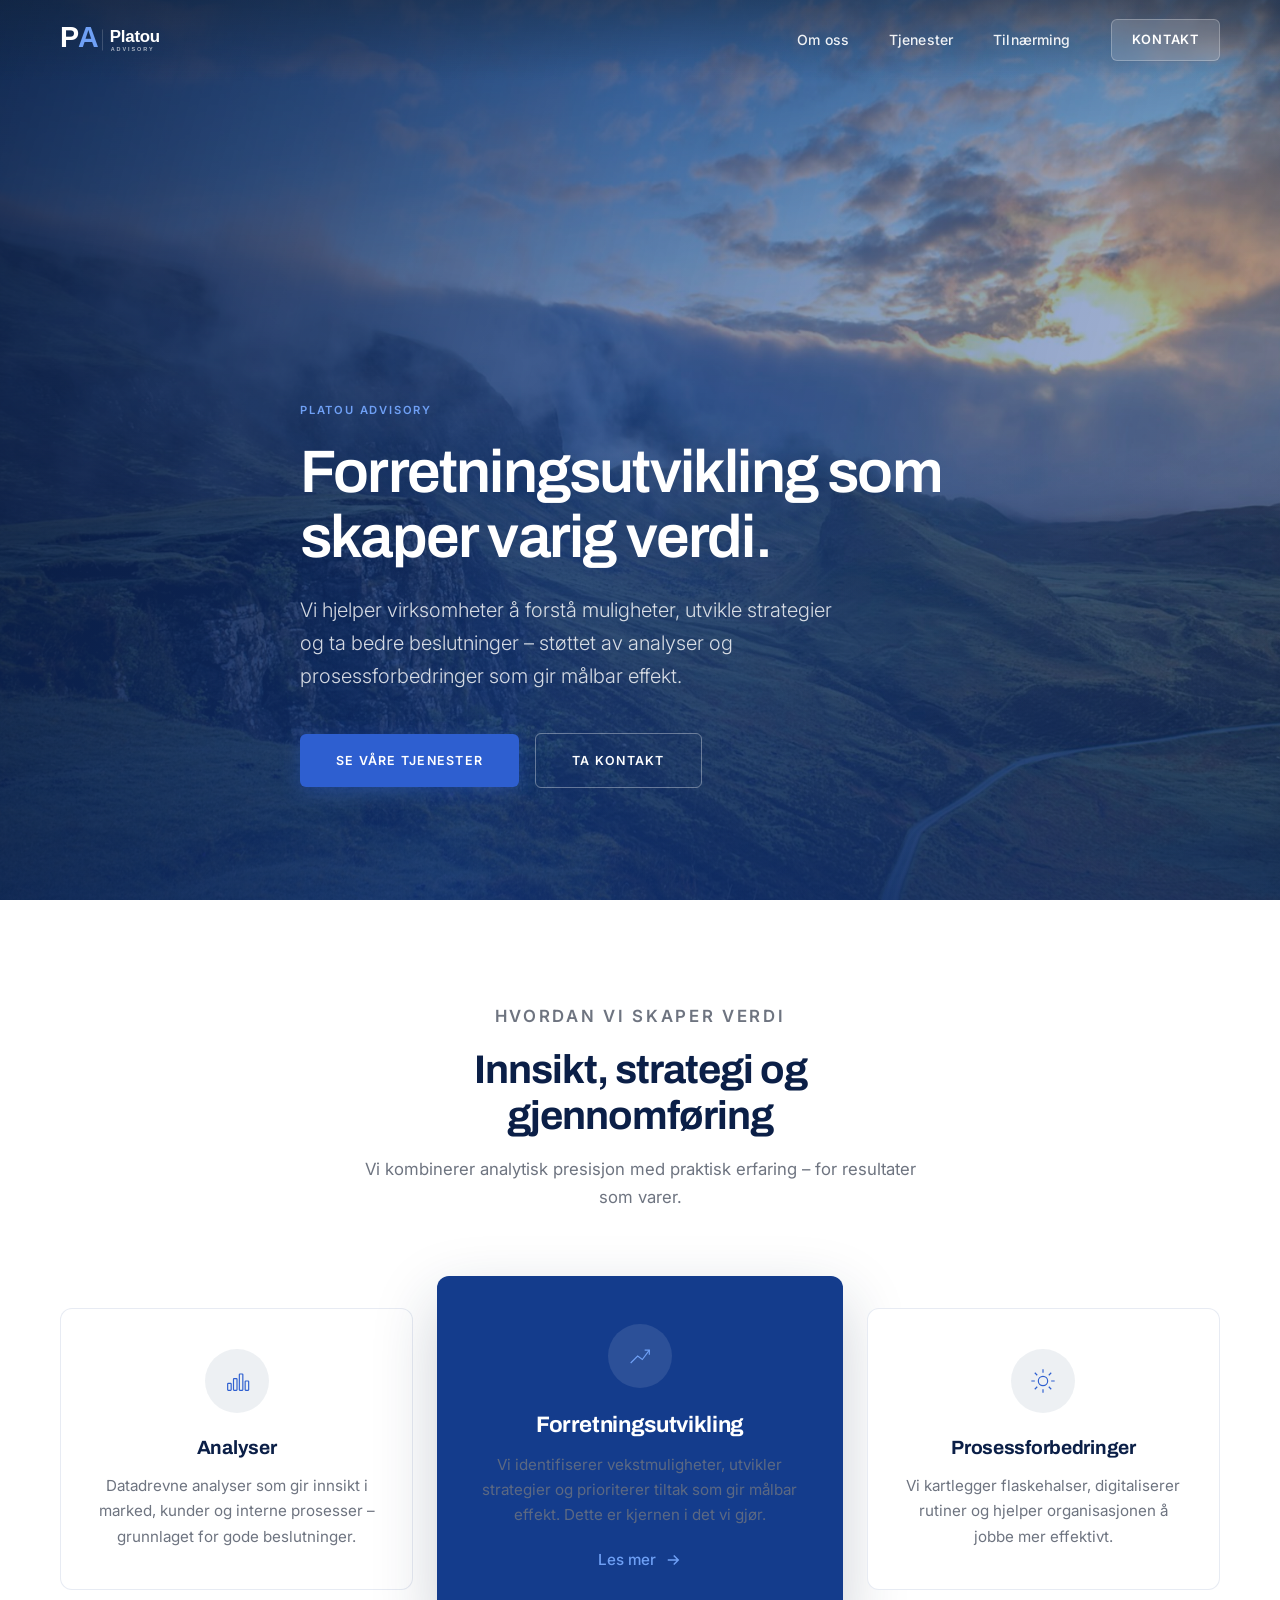
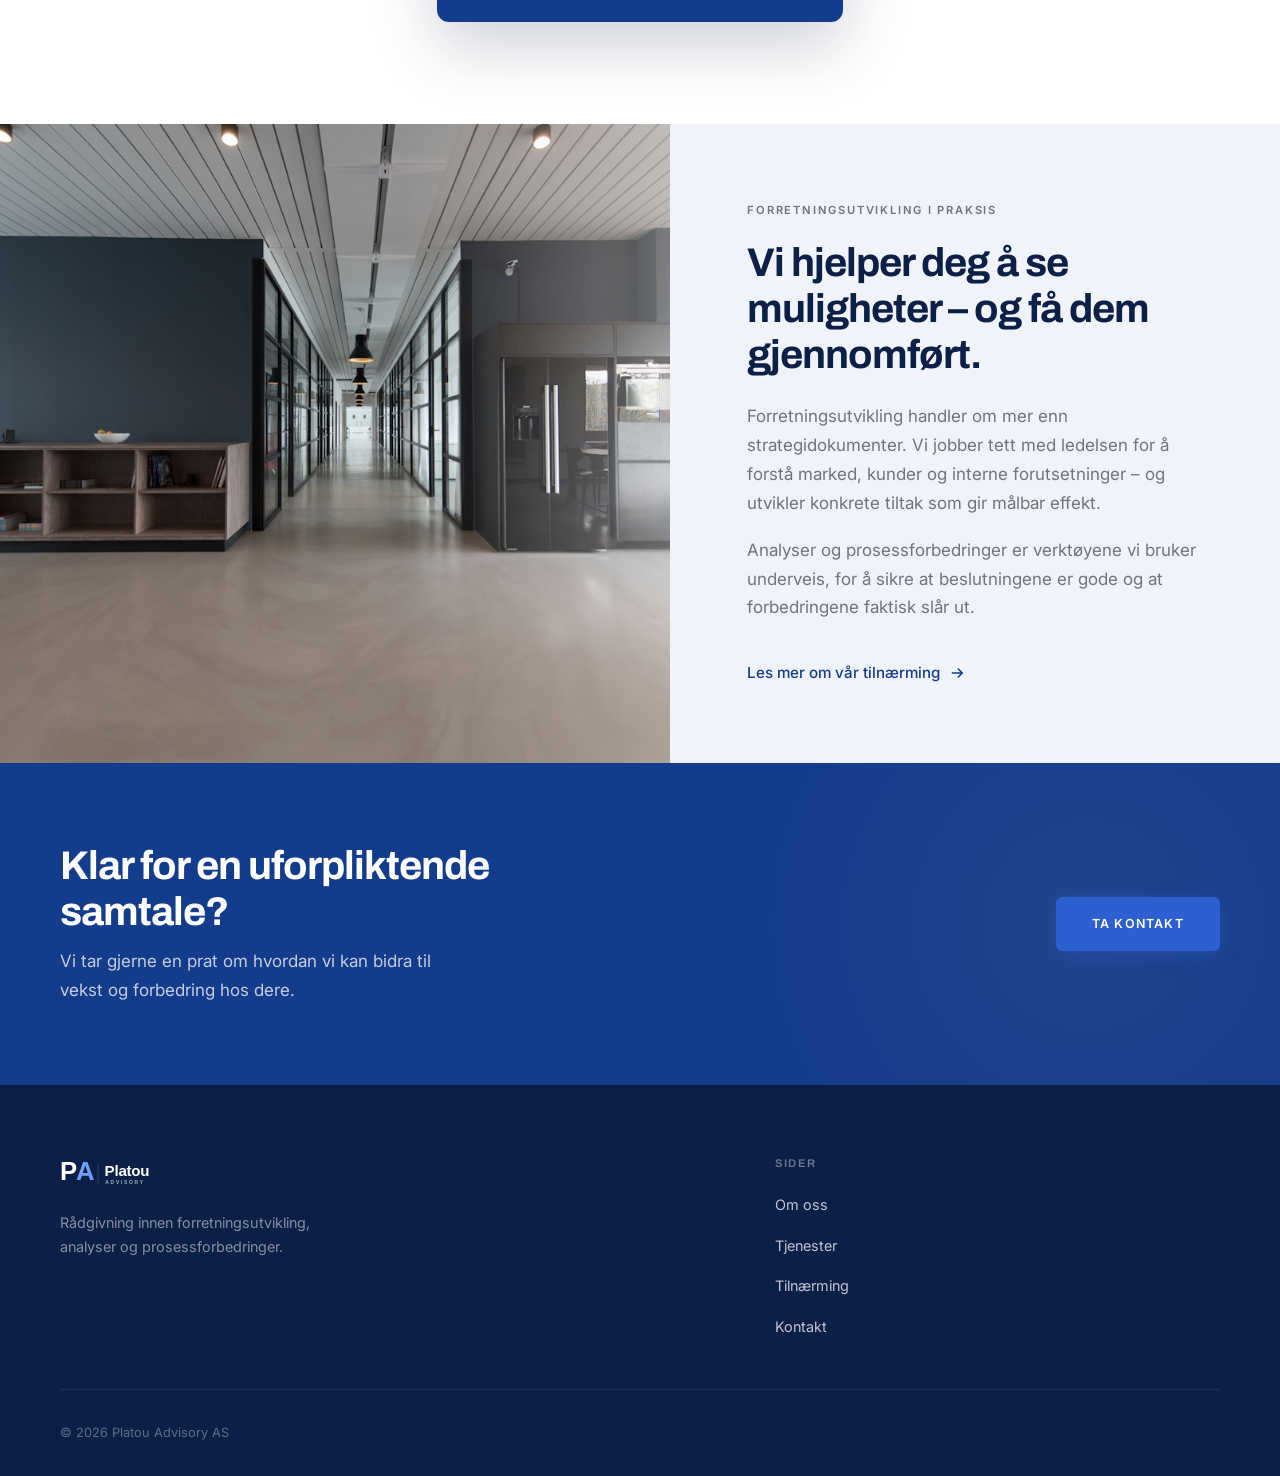
==== index.html @ 4506f6fe "Fjern kontaktinformasjon inntil videre. Telefon, e-post og adresse er tatt bort fra kontaktside og f" ====
<!DOCTYPE html>
<html lang="nb">
<head>
  <meta charset="UTF-8">
  <meta name="viewport" content="width=device-width, initial-scale=1.0">
  <meta name="description" content="Platou Advisory er spesialisert på forretningsutvikling – støttet av analyser og prosessforbedringer.">
  <title>Platou Advisory – Forretningsutvikling</title>
  <link rel="preconnect" href="https://fonts.googleapis.com">
  <link rel="preconnect" href="https://fonts.gstatic.com" crossorigin>
  <link href="https://fonts.googleapis.com/css2?family=Archivo:wght@400;500;600;700;800&family=Inter:wght@300;400;500;600;700&display=swap" rel="stylesheet">
  <link rel="icon" href="assets/brand/platou-favicon.svg" type="image/svg+xml">
  <link rel="stylesheet" href="css/styles.css">
</head>
<body>
  <header class="site-header site-header--transparent">
    <div class="container header-inner">
      <a href="index.html" class="logo" aria-label="Platou Advisory">
        <img src="assets/brand/platou-logo-horizontal.svg" alt="Platou Advisory" class="logo--dark" width="152" height="38">
        <img src="assets/brand/platou-logo-horizontal-reverse.svg" alt="" class="logo--light" width="152" height="38">
      </a>
      <button class="nav-toggle" aria-label="Meny" aria-expanded="false">
        <span></span><span></span><span></span>
      </button>
      <nav class="nav" aria-label="Hovedmeny">
        <a href="om-oss.html" class="nav-link">Om oss</a>
        <a href="tjenester.html" class="nav-link">Tjenester</a>
        <a href="tilnaerming.html" class="nav-link">Tilnærming</a>
        <a href="kontakt.html" class="nav-cta">Kontakt</a>
      </nav>
    </div>
  </header>

  <main>
    <section class="hero">
      <div class="hero__bg">
        <img src="assets/images/hero.jpg" alt="Norsk fjellandskap i tåke" width="1920" height="1144">
        <div class="hero__overlay"></div>
      </div>
      <div class="container hero__content">
        <p class="eyebrow eyebrow--light">Platou Advisory</p>
        <h1>Forretningsutvikling som skaper varig verdi.</h1>
        <p class="lead">Vi hjelper virksomheter å forstå muligheter, utvikle strategier og ta bedre beslutninger – støttet av analyser og prosessforbedringer som gir målbar effekt.</p>
        <div class="hero__actions">
          <a href="tjenester.html" class="btn btn--primary">Se våre tjenester</a>
          <a href="kontakt.html" class="btn btn--ghost">Ta kontakt</a>
        </div>
      </div>
    </section>

    <section class="section section--white">
      <div class="container">
        <div class="section-header reveal">
          <p class="eyebrow">Hvordan vi skaper verdi</p>
          <h2>Innsikt, strategi og gjennomføring</h2>
          <p>Vi kombinerer analytisk presisjon med praktisk erfaring – for resultater som varer.</p>
        </div>
        <div class="value-grid">
          <article class="value-card value-card--side reveal reveal-delay-1">
            <div class="value-card__icon-wrap">
              <svg class="value-card__icon" viewBox="0 0 48 48" fill="none" stroke="currentColor" stroke-width="2" aria-hidden="true">
                <rect x="8" y="28" width="6" height="12" rx="1"/>
                <rect x="18" y="20" width="6" height="20" rx="1"/>
                <rect x="28" y="12" width="6" height="28" rx="1"/>
                <rect x="38" y="24" width="6" height="16" rx="1"/>
              </svg>
            </div>
            <h3>Analyser</h3>
            <p>Datadrevne analyser som gir innsikt i marked, kunder og interne prosesser – grunnlaget for gode beslutninger.</p>
          </article>
          <article class="value-card value-card--featured reveal">
            <div class="value-card__icon-wrap">
              <svg class="value-card__icon" viewBox="0 0 48 48" fill="none" stroke="currentColor" stroke-width="2" aria-hidden="true">
                <path d="M8 36 L20 24 L28 30 L40 14"/>
                <path d="M32 14 H40 V22"/>
              </svg>
            </div>
            <h3>Forretningsutvikling</h3>
            <p>Vi identifiserer vekstmuligheter, utvikler strategier og prioriterer tiltak som gir målbar effekt. Dette er kjernen i det vi gjør.</p>
            <a href="tjenester.html" class="text-link text-link--light" style="margin-top: 1.25rem; justify-content: center;">
              Les mer
              <svg viewBox="0 0 24 24" fill="none" stroke="currentColor" stroke-width="2" aria-hidden="true"><path d="M5 12h14M13 6l6 6-6 6"/></svg>
            </a>
          </article>
          <article class="value-card value-card--side reveal reveal-delay-2">
            <div class="value-card__icon-wrap">
              <svg class="value-card__icon" viewBox="0 0 48 48" fill="none" stroke="currentColor" stroke-width="2" aria-hidden="true">
                <circle cx="24" cy="24" r="8"/>
                <path d="M24 4 V10 M24 38 V44 M4 24 H10 M38 24 H44"/>
                <path d="M9.9 9.9 L14.1 14.1 M33.9 33.9 L38.1 38.1 M9.9 38.1 L14.1 33.9 M33.9 14.1 L38.1 9.9"/>
              </svg>
            </div>
            <h3>Prosessforbedringer</h3>
            <p>Vi kartlegger flaskehalser, digitaliserer rutiner og hjelper organisasjonen å jobbe mer effektivt.</p>
          </article>
        </div>
      </div>
    </section>

    <section class="split">
      <div class="split__image reveal">
        <img src="assets/images/meeting-room.jpg" alt="Moderne møterom" width="1200" height="801" loading="lazy">
      </div>
      <div class="split__content reveal reveal-delay-1">
        <p class="eyebrow">Forretningsutvikling i praksis</p>
        <h2>Vi hjelper deg å se muligheter – og få dem gjennomført.</h2>
        <p>Forretningsutvikling handler om mer enn strategidokumenter. Vi jobber tett med ledelsen for å forstå marked, kunder og interne forutsetninger – og utvikler konkrete tiltak som gir målbar effekt.</p>
        <p>Analyser og prosessforbedringer er verktøyene vi bruker underveis, for å sikre at beslutningene er gode og at forbedringene faktisk slår ut.</p>
        <a href="tilnaerming.html" class="text-link">
          Les mer om vår tilnærming
          <svg viewBox="0 0 24 24" fill="none" stroke="currentColor" stroke-width="2" aria-hidden="true"><path d="M5 12h14M13 6l6 6-6 6"/></svg>
        </a>
      </div>
    </section>

    <section class="cta-band">
      <div class="container cta-band__inner reveal">
        <div>
          <h2>Klar for en uforpliktende samtale?</h2>
          <p>Vi tar gjerne en prat om hvordan vi kan bidra til vekst og forbedring hos dere.</p>
        </div>
        <a href="kontakt.html" class="btn btn--primary">Ta kontakt</a>
      </div>
    </section>
  </main>

  <footer class="site-footer">
    <div class="container">
      <div class="footer-top">
        <div class="footer-brand">
          <a href="index.html" class="logo" aria-label="Platou Advisory">
            <img src="assets/brand/platou-logo-horizontal-reverse.svg" alt="Platou Advisory" width="152" height="38">
          </a>
          <p class="footer-tagline">Rådgivning innen forretningsutvikling, analyser og prosessforbedringer.</p>
        </div>
        <div class="footer-col">
          <h4>Sider</h4>
          <ul>
            <li><a href="om-oss.html">Om oss</a></li>
            <li><a href="tjenester.html">Tjenester</a></li>
            <li><a href="tilnaerming.html">Tilnærming</a></li>
            <li><a href="kontakt.html">Kontakt</a></li>
          </ul>
        </div>
      </div>
      <div class="footer-bottom">
        <p class="footer-copy">&copy; 2026 Platou Advisory AS</p>
      </div>
    </div>
  </footer>

  <script src="js/main.js"></script>
</body>
</html>
---- css/styles.css ----
/* Platou Advisory – Premium design system */

:root {
  --color-navy: #143c8c;
  --color-navy-deep: #0b1f47;
  --color-accent: #2e5fd0;
  --color-accent-hover: #2454b8;
  --color-accent-light: #6fa0f5;
  --color-pale: #eaf0fb;
  --color-bg: #f8f9fc;
  --color-bg-warm: #f0f3f9;
  --color-white: #ffffff;
  --color-text: #0b1f47;
  --color-text-secondary: #6e7480;
  --color-chart: #2e5fd0;
  --color-footer: #0b1f47;
  --color-border: rgba(20, 60, 140, 0.1);
  --color-divider: #e6e2d9;

  --font-family: "Inter", system-ui, -apple-system, sans-serif;
  --font-display: "Archivo", var(--font-family);

  --font-family: "Inter", system-ui, -apple-system, sans-serif;
  --max-width: 1160px;
  --section-padding: clamp(4rem, 8vw, 7rem);
  --header-height: 80px;

  --shadow-sm: 0 1px 3px rgba(28, 47, 74, 0.06);
  --shadow-md: 0 8px 32px rgba(28, 47, 74, 0.08);
  --shadow-lg: 0 20px 60px rgba(28, 47, 74, 0.14);
  --shadow-featured: 0 24px 64px rgba(28, 47, 74, 0.22);

  --radius-sm: 6px;
  --radius-md: 12px;
  --radius-lg: 20px;

  --ease-out: cubic-bezier(0.22, 1, 0.36, 1);
  --transition: 0.35s var(--ease-out);
}

*,
*::before,
*::after {
  box-sizing: border-box;
  margin: 0;
  padding: 0;
}

html {
  scroll-behavior: smooth;
}

body {
  font-family: var(--font-family);
  font-weight: 400;
  font-size: 1.0625rem;
  line-height: 1.7;
  color: var(--color-text);
  background: var(--color-bg);
  -webkit-font-smoothing: antialiased;
  -moz-osx-font-smoothing: grayscale;
}

img {
  max-width: 100%;
  height: auto;
  display: block;
}

a {
  color: inherit;
  text-decoration: none;
}

ul {
  list-style: none;
}

::selection {
  background: rgba(28, 47, 74, 0.15);
  color: var(--color-navy);
}

/* Typography */

h1, h2, h3, h4 {
  font-family: var(--font-display);
  font-weight: 700;
  line-height: 1.15;
  color: var(--color-text);
  letter-spacing: -0.025em;
}

h1 {
  font-size: clamp(2.5rem, 5.5vw, 3.75rem);
  font-weight: 600;
  letter-spacing: -0.03em;
}

h2 {
  font-size: clamp(1.875rem, 3.5vw, 2.5rem);
}

h3 {
  font-size: 1.2rem;
  letter-spacing: -0.015em;
}

.eyebrow {
  display: inline-block;
  font-size: 0.7rem;
  font-weight: 600;
  letter-spacing: 0.16em;
  text-transform: uppercase;
  color: var(--color-chart);
}

.eyebrow--light {
  color: var(--color-accent-light);
}

.section-header {
  text-align: center;
  max-width: 36rem;
  margin-inline: auto;
  margin-bottom: clamp(2.5rem, 5vw, 4rem);
}

.section-header .eyebrow {
  margin-bottom: 1rem;
}

.section-header h2 {
  margin-bottom: 1rem;
}

.section-header p {
  color: var(--color-text-secondary);
  font-size: 1.05rem;
}

.lead {
  font-size: clamp(1.1rem, 2vw, 1.25rem);
  font-weight: 400;
  line-height: 1.65;
  color: var(--color-text-secondary);
  max-width: 40rem;
}

/* Layout */

.container {
  width: min(100% - 3rem, var(--max-width));
  margin-inline: auto;
}

.section {
  padding-block: var(--section-padding);
}

.section--white {
  background: var(--color-white);
}

.section--gray {
  background: var(--color-bg-warm);
}

/* Scroll reveal */

.reveal {
  opacity: 0;
  transform: translateY(28px);
  transition: opacity 0.8s var(--ease-out), transform 0.8s var(--ease-out);
}

.reveal.is-visible {
  opacity: 1;
  transform: none;
}

.reveal-delay-1 { transition-delay: 0.1s; }
.reveal-delay-2 { transition-delay: 0.2s; }
.reveal-delay-3 { transition-delay: 0.3s; }

/* Header */

.site-header {
  position: fixed;
  top: 0;
  left: 0;
  right: 0;
  z-index: 100;
  height: var(--header-height);
  transition: background var(--transition), box-shadow var(--transition), backdrop-filter var(--transition);
}

.site-header--solid {
  background: rgba(255, 255, 255, 0.92);
  backdrop-filter: blur(16px);
  -webkit-backdrop-filter: blur(16px);
  box-shadow: 0 1px 0 var(--color-border);
}

.site-header--transparent {
  background: linear-gradient(to bottom, rgba(20, 35, 54, 0.45) 0%, transparent 100%);
}

.site-header--transparent .nav-link {
  color: rgba(255, 255, 255, 0.92);
}

.site-header--transparent .nav-link:hover,
.site-header--transparent .nav-link--active {
  color: var(--color-white);
}

.site-header--transparent .nav-toggle span {
  background: var(--color-white);
}

.header-inner {
  display: flex;
  align-items: center;
  justify-content: space-between;
  height: 100%;
}

.logo img {
  height: 38px;
  width: auto;
  display: block;
  transition: opacity var(--transition);
}

.logo:hover img {
  opacity: 0.85;
}

.logo--light {
  display: none;
}

.site-header--transparent .logo--dark {
  display: none;
}

.site-header--transparent .logo--light {
  display: block;
}

.nav {
  display: flex;
  align-items: center;
  gap: 2.5rem;
}

.nav-link {
  position: relative;
  font-size: 0.875rem;
  font-weight: 500;
  letter-spacing: 0.01em;
  color: var(--color-text);
  transition: color 0.25s;
}

.nav-link::after {
  content: "";
  position: absolute;
  left: 0;
  bottom: -6px;
  width: 0;
  height: 1.5px;
  background: currentColor;
  transition: width 0.3s var(--ease-out);
}

.nav-link:hover::after,
.nav-link--active::after {
  width: 100%;
}

.nav-link:hover,
.nav-link--active {
  color: var(--color-navy);
}

.site-header--transparent .nav-link::after {
  background: var(--color-accent-light);
}

.nav-cta {
  padding: 0.6rem 1.25rem;
  font-size: 0.8rem;
  font-weight: 600;
  letter-spacing: 0.06em;
  text-transform: uppercase;
  color: var(--color-white);
  background: var(--color-navy);
  border-radius: var(--radius-sm);
  transition: background 0.25s, transform 0.2s;
}

.nav-cta::after {
  display: none;
}

.nav-cta:hover {
  background: var(--color-navy-deep);
  transform: translateY(-1px);
}

.site-header--transparent .nav-cta {
  background: rgba(255, 255, 255, 0.15);
  backdrop-filter: blur(8px);
  border: 1px solid rgba(255, 255, 255, 0.25);
}

.site-header--transparent .nav-cta:hover {
  background: rgba(255, 255, 255, 0.25);
}

.nav-toggle {
  display: none;
  flex-direction: column;
  gap: 5px;
  background: none;
  border: none;
  cursor: pointer;
  padding: 4px;
}

.nav-toggle span {
  display: block;
  width: 24px;
  height: 2px;
  background: var(--color-text);
  transition: transform 0.3s, opacity 0.3s;
}

/* Hero */

.hero {
  position: relative;
  min-height: 100vh;
  min-height: 100svh;
  display: flex;
  align-items: flex-end;
  padding-bottom: clamp(4rem, 10vw, 7rem);
  overflow: hidden;
}

.hero__bg {
  position: absolute;
  inset: 0;
  z-index: 0;
}

.hero__bg img {
  width: 100%;
  height: 100%;
  object-fit: cover;
  object-position: center 40%;
  animation: hero-zoom 25s var(--ease-out) forwards;
}

@keyframes hero-zoom {
  from { transform: scale(1); }
  to { transform: scale(1.08); }
}

.hero__overlay {
  position: absolute;
  inset: 0;
  background:
    linear-gradient(105deg, rgba(11, 31, 71, 0.88) 0%, rgba(20, 60, 140, 0.6) 45%, rgba(20, 60, 140, 0.3) 100%),
    linear-gradient(to top, rgba(11, 31, 71, 0.75) 0%, transparent 50%);
}

.hero__content {
  position: relative;
  z-index: 1;
  color: var(--color-white);
  max-width: 680px;
  padding-top: var(--header-height);
  animation: hero-fade 1s var(--ease-out) 0.2s both;
}

@keyframes hero-fade {
  from {
    opacity: 0;
    transform: translateY(32px);
  }
  to {
    opacity: 1;
    transform: none;
  }
}

.hero__content .eyebrow {
  margin-bottom: 1.25rem;
  color: var(--color-accent-light);
}

.hero__content h1 {
  color: var(--color-white);
  margin-bottom: 1.5rem;
  line-height: 1.08;
}

.hero__content .lead {
  color: rgba(255, 255, 255, 0.82);
  margin-bottom: 2.5rem;
  font-weight: 300;
  max-width: 34rem;
}

.hero__actions {
  display: flex;
  flex-wrap: wrap;
  gap: 1rem;
  align-items: center;
}

/* Buttons */

.btn {
  display: inline-flex;
  align-items: center;
  justify-content: center;
  padding: 1rem 2.25rem;
  font-family: var(--font-family);
  font-size: 0.78rem;
  font-weight: 600;
  letter-spacing: 0.1em;
  text-transform: uppercase;
  border: none;
  border-radius: var(--radius-sm);
  cursor: pointer;
  transition: background 0.25s, transform 0.2s, box-shadow 0.25s;
}

.btn--primary {
  background: var(--color-accent);
  color: var(--color-white);
  box-shadow: 0 4px 20px rgba(46, 95, 208, 0.35);
}

.btn--primary:hover {
  background: var(--color-accent-hover);
  transform: translateY(-2px);
  box-shadow: 0 8px 28px rgba(46, 95, 208, 0.45);
}

.btn--ghost {
  background: transparent;
  color: var(--color-white);
  border: 1px solid rgba(255, 255, 255, 0.35);
}

.btn--ghost:hover {
  background: rgba(255, 255, 255, 0.1);
  border-color: rgba(255, 255, 255, 0.6);
  transform: translateY(-2px);
}

.btn--navy {
  background: var(--color-navy);
  color: var(--color-white);
  box-shadow: var(--shadow-md);
}

.btn--navy:hover {
  background: var(--color-navy-deep);
  transform: translateY(-2px);
}

.text-link {
  display: inline-flex;
  align-items: center;
  gap: 0.5rem;
  font-size: 0.95rem;
  font-weight: 500;
  color: var(--color-navy);
  transition: gap 0.25s var(--ease-out), color 0.2s;
}

.text-link:hover {
  gap: 0.75rem;
  color: var(--color-chart);
}

.text-link--light {
  color: var(--color-accent-light);
}

.text-link--light:hover {
  color: var(--color-white);
}

.text-link svg {
  width: 18px;
  height: 18px;
}

/* Value grid */

.value-grid {
  display: grid;
  grid-template-columns: 1fr 1.15fr 1fr;
  gap: 1.5rem;
  align-items: center;
}

.value-card {
  text-align: center;
  padding: 2.5rem 2rem;
  border-radius: var(--radius-md);
  border: 1px solid var(--color-border);
  background: var(--color-white);
  transition: transform var(--transition), box-shadow var(--transition);
}

.value-card--side:hover {
  transform: translateY(-4px);
  box-shadow: var(--shadow-md);
}

.value-card--featured {
  background: var(--color-navy);
  border: none;
  padding: 3rem 2.5rem;
  box-shadow: var(--shadow-featured);
  transform: translateY(-8px);
}

.value-card--featured h3,
.value-card--featured p {
  color: var(--color-white);
}

.value-card--featured p {
  opacity: 0.8;
}

.value-card--featured .text-link {
  color: var(--color-accent-light);
}

.value-card--featured .text-link:hover {
  color: var(--color-white);
}

.value-card__icon-wrap {
  display: inline-flex;
  align-items: center;
  justify-content: center;
  width: 64px;
  height: 64px;
  margin-bottom: 1.5rem;
  border-radius: 50%;
  background: rgba(78, 105, 136, 0.1);
}

.value-card--featured .value-card__icon-wrap {
  background: rgba(255, 255, 255, 0.1);
}

.value-card__icon {
  width: 28px;
  height: 28px;
  color: var(--color-chart);
}

.value-card--featured .value-card__icon {
  color: var(--color-accent-light);
}

.value-card h3 {
  margin-bottom: 0.875rem;
}

.value-card--featured h3 {
  font-size: 1.4rem;
}

.value-card p {
  color: var(--color-text-secondary);
  font-size: 0.95rem;
  line-height: 1.65;
}

/* Split section */

.split {
  display: grid;
  grid-template-columns: 1.1fr 1fr;
  min-height: 560px;
}

.split__image {
  position: relative;
  overflow: hidden;
}

.split__image::after {
  content: "";
  position: absolute;
  inset: 0;
  background: linear-gradient(to right, transparent 60%, rgba(240, 238, 234, 0.4) 100%);
  pointer-events: none;
}

.split__image img {
  width: 100%;
  height: 100%;
  object-fit: cover;
  transition: transform 8s var(--ease-out);
}

.split:hover .split__image img {
  transform: scale(1.04);
}

.split__content {
  display: flex;
  flex-direction: column;
  justify-content: center;
  padding: clamp(3rem, 6vw, 5rem);
  background: var(--color-bg-warm);
}

.split__content .eyebrow {
  margin-bottom: 1.25rem;
}

.split__content h2 {
  margin-bottom: 1.5rem;
  max-width: 22ch;
}

.split__content p {
  color: var(--color-text-secondary);
  margin-bottom: 1.125rem;
  max-width: 42ch;
}

.split__content .text-link {
  margin-top: 1.25rem;
}

/* Page header */

.page-header {
  padding-top: calc(var(--header-height) + 4rem);
  padding-bottom: clamp(3rem, 6vw, 4.5rem);
  text-align: center;
  background: var(--color-white);
  border-bottom: 1px solid var(--color-border);
  position: relative;
}

.page-header::before {
  content: "";
  position: absolute;
  top: var(--header-height);
  left: 50%;
  transform: translateX(-50%);
  width: 48px;
  height: 3px;
  background: var(--color-accent);
  border-radius: 2px;
}

.page-header h1 {
  margin-top: 1.5rem;
}

.page-header .lead {
  margin: 1.25rem auto 0;
}

/* Service cards */

.card-grid {
  display: grid;
  grid-template-columns: repeat(3, 1fr);
  gap: 1.5rem;
  margin-top: 2.5rem;
}

.service-card {
  background: var(--color-white);
  padding: 2.5rem 2rem;
  border-radius: var(--radius-md);
  border: 1px solid var(--color-border);
  transition: transform var(--transition), box-shadow var(--transition);
}

.service-card:hover {
  transform: translateY(-4px);
  box-shadow: var(--shadow-md);
}

.service-card--featured {
  background: linear-gradient(135deg, var(--color-navy) 0%, var(--color-navy-deep) 100%);
  border: none;
  padding: clamp(2.5rem, 5vw, 4rem);
  max-width: 54rem;
  margin-inline: auto;
  color: var(--color-white);
  box-shadow: var(--shadow-featured);
}

.service-card--featured .eyebrow {
  color: var(--color-accent-light);
}

.service-card--featured h2 {
  color: var(--color-white);
  margin: 0.75rem 0 1.25rem;
  font-size: clamp(1.75rem, 3vw, 2.25rem);
}

.service-card--featured p {
  color: rgba(255, 255, 255, 0.82);
  font-size: 1.0625rem;
  line-height: 1.75;
  max-width: 48ch;
}

.service-card--featured .service-card__icon {
  color: var(--color-accent-light);
  margin-bottom: 1.75rem;
}

.card-grid--supporting {
  grid-template-columns: repeat(2, 1fr);
  max-width: 54rem;
  margin-inline: auto;
}

.service-card__icon {
  width: 40px;
  height: 40px;
  margin-bottom: 1.5rem;
  color: var(--color-chart);
}

.service-card h3 {
  margin-bottom: 0.875rem;
}

.service-card p {
  color: var(--color-text-secondary);
  font-size: 0.95rem;
  line-height: 1.65;
}

/* Process steps */

.process-grid {
  display: grid;
  grid-template-columns: repeat(4, 1fr);
  gap: 0;
  margin-top: 1rem;
  position: relative;
}

.process-grid::before {
  content: "";
  position: absolute;
  top: 28px;
  left: 12.5%;
  right: 12.5%;
  height: 1px;
  background: var(--color-border);
  z-index: 0;
}

.process-step {
  text-align: center;
  padding: 0 1.25rem;
  position: relative;
  z-index: 1;
}

.process-step__number {
  display: inline-flex;
  align-items: center;
  justify-content: center;
  width: 56px;
  height: 56px;
  border-radius: 50%;
  background: var(--color-white);
  border: 2px solid var(--color-navy);
  font-weight: 600;
  font-size: 1rem;
  color: var(--color-navy);
  margin-bottom: 1.5rem;
  transition: background 0.3s, color 0.3s, transform 0.3s;
}

.process-step:hover .process-step__number {
  background: var(--color-navy);
  color: var(--color-white);
  transform: scale(1.08);
}

.process-step h3 {
  margin-bottom: 0.875rem;
}

.process-step p {
  color: var(--color-text-secondary);
  font-size: 0.9rem;
  line-height: 1.65;
}

/* About layout */

.about-grid {
  display: grid;
  grid-template-columns: 1.15fr 1fr;
  gap: clamp(2rem, 5vw, 5rem);
  align-items: center;
}

.about-grid h1 {
  margin-bottom: 0.5rem;
}

.about-grid p {
  color: var(--color-text-secondary);
  margin-bottom: 1.25rem;
}

.about-grid__image {
  position: relative;
}

.about-grid__image::before {
  content: "";
  position: absolute;
  inset: -12px -12px 12px 12px;
  border: 1px solid var(--color-border);
  border-radius: var(--radius-md);
  z-index: 0;
}

.about-grid__image img {
  position: relative;
  z-index: 1;
  width: 100%;
  min-height: 440px;
  object-fit: cover;
  border-radius: var(--radius-md);
  box-shadow: var(--shadow-lg);
}

/* Contact */

.contact-section {
  text-align: center;
}

.contact-list {
  display: grid;
  grid-template-columns: repeat(3, 1fr);
  gap: 1.25rem;
  margin-top: 3rem;
  max-width: 54rem;
  margin-inline: auto;
}

.contact-item {
  display: flex;
  flex-direction: column;
  align-items: center;
  gap: 1rem;
  padding: 2rem 1.5rem;
  background: var(--color-white);
  border: 1px solid var(--color-border);
  border-radius: var(--radius-md);
  transition: transform var(--transition), box-shadow var(--transition);
}

.contact-item:hover {
  transform: translateY(-4px);
  box-shadow: var(--shadow-md);
}

.contact-item__icon {
  display: flex;
  align-items: center;
  justify-content: center;
  width: 48px;
  height: 48px;
  border-radius: 50%;
  background: rgba(78, 105, 136, 0.1);
}

.contact-item svg {
  width: 20px;
  height: 20px;
  color: var(--color-chart);
}

.contact-item a,
.contact-item span {
  font-size: 0.95rem;
  font-weight: 500;
  color: var(--color-text);
}

.contact-item a:hover {
  color: var(--color-navy);
}

/* CTA band */

.cta-band {
  background: var(--color-navy);
  padding: clamp(3.5rem, 7vw, 5rem) 0;
  position: relative;
  overflow: hidden;
}

.cta-band::before {
  content: "";
  position: absolute;
  top: -50%;
  right: -10%;
  width: 50%;
  height: 200%;
  background: radial-gradient(ellipse, rgba(78, 105, 136, 0.2) 0%, transparent 70%);
  pointer-events: none;
}

.cta-band__inner {
  display: flex;
  align-items: center;
  justify-content: space-between;
  gap: 2rem;
  flex-wrap: wrap;
  position: relative;
  z-index: 1;
}

.cta-band h2 {
  color: var(--color-white);
  margin-bottom: 0.75rem;
  max-width: 20ch;
}

.cta-band p {
  color: rgba(255, 255, 255, 0.75);
  max-width: 36ch;
}

.cta-band .btn--primary {
  flex-shrink: 0;
}

/* Footer */

.site-footer {
  background: var(--color-footer);
  color: rgba(255, 255, 255, 0.75);
  padding: clamp(3rem, 6vw, 4.5rem) 0 2rem;
}

.footer-top {
  display: grid;
  grid-template-columns: 1.5fr 1fr;
  gap: 3rem;
  padding-bottom: 3rem;
  border-bottom: 1px solid rgba(255, 255, 255, 0.08);
  margin-bottom: 2rem;
}

.footer-brand .logo img {
  height: 34px;
  margin-bottom: 1.25rem;
}

.footer-tagline {
  font-size: 0.9rem;
  line-height: 1.65;
  color: rgba(255, 255, 255, 0.5);
  max-width: 28ch;
}

.footer-col h4 {
  font-size: 0.7rem;
  font-weight: 600;
  letter-spacing: 0.14em;
  text-transform: uppercase;
  color: rgba(255, 255, 255, 0.4);
  margin-bottom: 1.25rem;
}

.footer-col ul {
  display: flex;
  flex-direction: column;
  gap: 0.75rem;
}

.footer-col a {
  font-size: 0.9rem;
  transition: color 0.2s;
}

.footer-col a:hover {
  color: var(--color-white);
}

.footer-bottom {
  display: flex;
  align-items: center;
  justify-content: space-between;
  gap: 1rem;
  flex-wrap: wrap;
}

.footer-copy {
  font-size: 0.8rem;
  color: rgba(255, 255, 255, 0.35);
}

/* Legacy footer compat */
.footer-inner {
  display: none;
}

/* Mobile nav */

@media (max-width: 900px) {
  .value-grid {
    grid-template-columns: 1fr;
    gap: 1.25rem;
  }

  .value-card--featured {
    transform: none;
    order: -1;
  }

  .card-grid,
  .card-grid--supporting {
    grid-template-columns: 1fr;
  }

  .process-grid {
    grid-template-columns: 1fr;
    gap: 2rem;
  }

  .process-grid::before {
    display: none;
  }

  .split {
    grid-template-columns: 1fr;
  }

  .split__image {
    min-height: 300px;
  }

  .about-grid {
    grid-template-columns: 1fr;
  }

  .about-grid__image {
    order: -1;
  }

  .about-grid__image img {
    min-height: 280px;
  }

  .contact-list {
    grid-template-columns: 1fr;
  }

  .footer-top {
    grid-template-columns: 1fr;
    gap: 2rem;
  }

  .cta-band__inner {
    flex-direction: column;
    align-items: flex-start;
  }
}

@media (max-width: 768px) {
  .nav-toggle {
    display: flex;
  }

  .nav {
    position: fixed;
    top: var(--header-height);
    left: 0;
    right: 0;
    flex-direction: column;
    align-items: stretch;
    background: rgba(255, 255, 255, 0.98);
    backdrop-filter: blur(16px);
    padding: 1.5rem;
    gap: 0.25rem;
    box-shadow: var(--shadow-lg);
    transform: translateY(-120%);
    opacity: 0;
    pointer-events: none;
    transition: transform 0.35s var(--ease-out), opacity 0.35s;
  }

  .nav--open {
    transform: translateY(0);
    opacity: 1;
    pointer-events: auto;
  }

  .nav-link {
    padding: 0.875rem 0;
    border-bottom: 1px solid var(--color-border);
  }

  .nav-link::after {
    display: none;
  }

  .nav-cta {
    margin-top: 0.75rem;
    text-align: center;
    background: var(--color-navy);
    border: none;
  }

  .site-header--transparent .nav {
    background: var(--color-navy-deep);
  }

  .site-header--transparent .nav .nav-link {
    color: rgba(255, 255, 255, 0.9);
    border-color: rgba(255, 255, 255, 0.1);
  }

  .hero__actions {
    flex-direction: column;
    align-items: stretch;
  }

  .hero__actions .btn {
    width: 100%;
    text-align: center;
  }

  .footer-bottom {
    flex-direction: column;
    text-align: center;
  }
}

@media (prefers-reduced-motion: reduce) {
  *, *::before, *::after {
    animation-duration: 0.01ms !important;
    transition-duration: 0.01ms !important;
  }

  .reveal {
    opacity: 1;
    transform: none;
  }
}
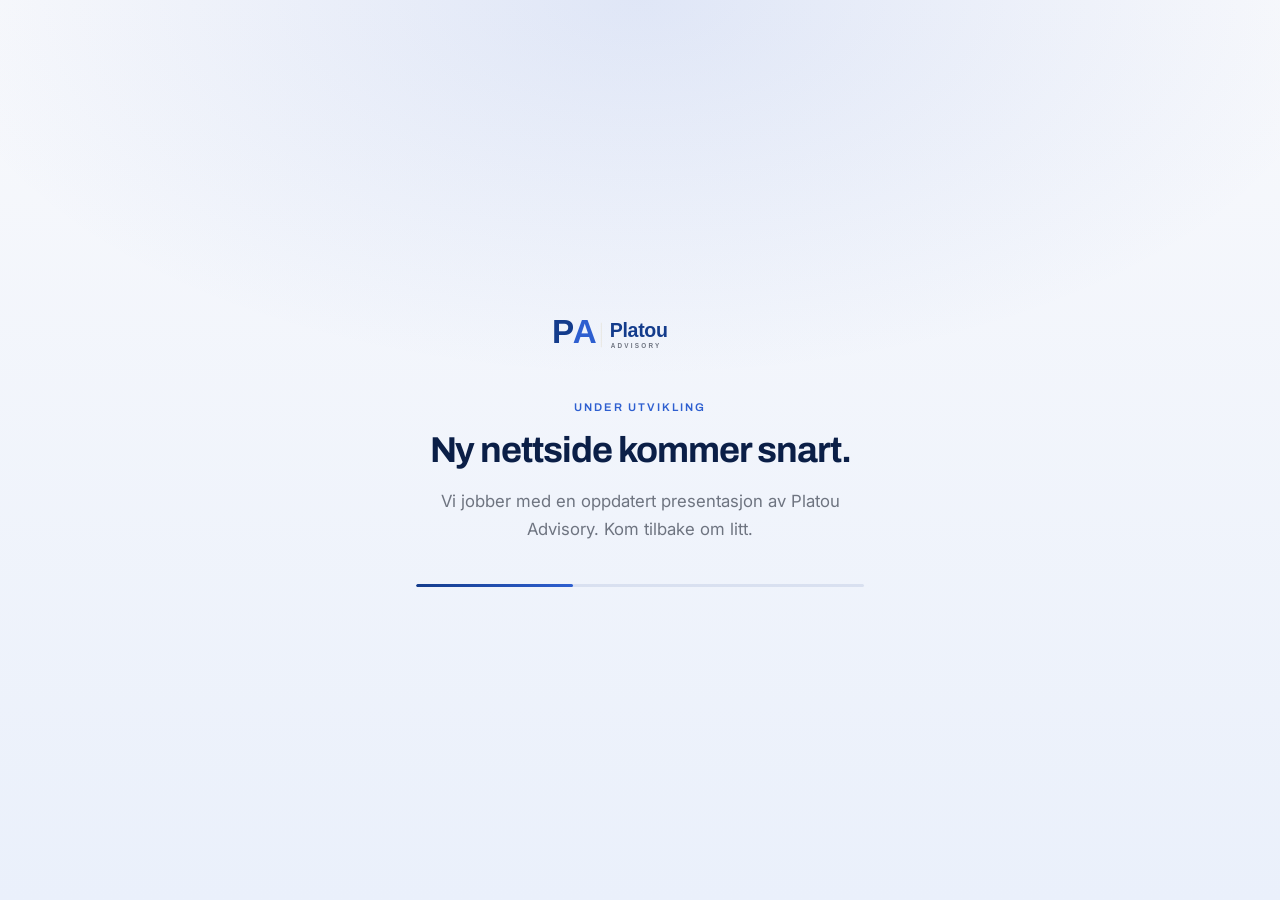
==== commit 2c99607f: "Legg til under construction-forside på platouadv.com. Full nettside flyttet til /site/ for forhåndsv" ====
--- a/index.html
+++ b/index.html
@@ -3,151 +3,23 @@
 <head>
   <meta charset="UTF-8">
   <meta name="viewport" content="width=device-width, initial-scale=1.0">
-  <meta name="description" content="Platou Advisory er spesialisert på forretningsutvikling – støttet av analyser og prosessforbedringer.">
-  <title>Platou Advisory – Forretningsutvikling</title>
+  <meta name="description" content="Platou Advisory – ny nettside kommer snart.">
+  <title>Platou Advisory – Kommer snart</title>
   <link rel="preconnect" href="https://fonts.googleapis.com">
   <link rel="preconnect" href="https://fonts.gstatic.com" crossorigin>
-  <link href="https://fonts.googleapis.com/css2?family=Archivo:wght@400;500;600;700;800&family=Inter:wght@300;400;500;600;700&display=swap" rel="stylesheet">
+  <link href="https://fonts.googleapis.com/css2?family=Archivo:wght@600;700;800&family=Inter:wght@400;500&display=swap" rel="stylesheet">
   <link rel="icon" href="assets/brand/platou-favicon.svg" type="image/svg+xml">
-  <link rel="stylesheet" href="css/styles.css">
+  <link rel="stylesheet" href="css/construction.css">
 </head>
 <body>
-  <header class="site-header site-header--transparent">
-    <div class="container header-inner">
-      <a href="index.html" class="logo" aria-label="Platou Advisory">
-        <img src="assets/brand/platou-logo-horizontal.svg" alt="Platou Advisory" class="logo--dark" width="152" height="38">
-        <img src="assets/brand/platou-logo-horizontal-reverse.svg" alt="" class="logo--light" width="152" height="38">
-      </a>
-      <button class="nav-toggle" aria-label="Meny" aria-expanded="false">
-        <span></span><span></span><span></span>
-      </button>
-      <nav class="nav" aria-label="Hovedmeny">
-        <a href="om-oss.html" class="nav-link">Om oss</a>
-        <a href="tjenester.html" class="nav-link">Tjenester</a>
-        <a href="tilnaerming.html" class="nav-link">Tilnærming</a>
-        <a href="kontakt.html" class="nav-cta">Kontakt</a>
-      </nav>
+  <main class="construction">
+    <div class="construction__inner">
+      <img src="assets/brand/platou-logo-horizontal.svg" alt="Platou Advisory" class="construction__logo" width="200" height="50">
+      <p class="construction__eyebrow">Under utvikling</p>
+      <h1>Ny nettside kommer snart.</h1>
+      <p class="construction__lead">Vi jobber med en oppdatert presentasjon av Platou Advisory. Kom tilbake om litt.</p>
+      <div class="construction__bar" aria-hidden="true"><span></span></div>
     </div>
-  </header>
-
-  <main>
-    <section class="hero">
-      <div class="hero__bg">
-        <img src="assets/images/hero.jpg" alt="Norsk fjellandskap i tåke" width="1920" height="1144">
-        <div class="hero__overlay"></div>
-      </div>
-      <div class="container hero__content">
-        <p class="eyebrow eyebrow--light">Platou Advisory</p>
-        <h1>Forretningsutvikling som skaper varig verdi.</h1>
-        <p class="lead">Vi hjelper virksomheter å forstå muligheter, utvikle strategier og ta bedre beslutninger – støttet av analyser og prosessforbedringer som gir målbar effekt.</p>
-        <div class="hero__actions">
-          <a href="tjenester.html" class="btn btn--primary">Se våre tjenester</a>
-          <a href="kontakt.html" class="btn btn--ghost">Ta kontakt</a>
-        </div>
-      </div>
-    </section>
-
-    <section class="section section--white">
-      <div class="container">
-        <div class="section-header reveal">
-          <p class="eyebrow">Hvordan vi skaper verdi</p>
-          <h2>Innsikt, strategi og gjennomføring</h2>
-          <p>Vi kombinerer analytisk presisjon med praktisk erfaring – for resultater som varer.</p>
-        </div>
-        <div class="value-grid">
-          <article class="value-card value-card--side reveal reveal-delay-1">
-            <div class="value-card__icon-wrap">
-              <svg class="value-card__icon" viewBox="0 0 48 48" fill="none" stroke="currentColor" stroke-width="2" aria-hidden="true">
-                <rect x="8" y="28" width="6" height="12" rx="1"/>
-                <rect x="18" y="20" width="6" height="20" rx="1"/>
-                <rect x="28" y="12" width="6" height="28" rx="1"/>
-                <rect x="38" y="24" width="6" height="16" rx="1"/>
-              </svg>
-            </div>
-            <h3>Analyser</h3>
-            <p>Datadrevne analyser som gir innsikt i marked, kunder og interne prosesser – grunnlaget for gode beslutninger.</p>
-          </article>
-          <article class="value-card value-card--featured reveal">
-            <div class="value-card__icon-wrap">
-              <svg class="value-card__icon" viewBox="0 0 48 48" fill="none" stroke="currentColor" stroke-width="2" aria-hidden="true">
-                <path d="M8 36 L20 24 L28 30 L40 14"/>
-                <path d="M32 14 H40 V22"/>
-              </svg>
-            </div>
-            <h3>Forretningsutvikling</h3>
-            <p>Vi identifiserer vekstmuligheter, utvikler strategier og prioriterer tiltak som gir målbar effekt. Dette er kjernen i det vi gjør.</p>
-            <a href="tjenester.html" class="text-link text-link--light" style="margin-top: 1.25rem; justify-content: center;">
-              Les mer
-              <svg viewBox="0 0 24 24" fill="none" stroke="currentColor" stroke-width="2" aria-hidden="true"><path d="M5 12h14M13 6l6 6-6 6"/></svg>
-            </a>
-          </article>
-          <article class="value-card value-card--side reveal reveal-delay-2">
-            <div class="value-card__icon-wrap">
-              <svg class="value-card__icon" viewBox="0 0 48 48" fill="none" stroke="currentColor" stroke-width="2" aria-hidden="true">
-                <circle cx="24" cy="24" r="8"/>
-                <path d="M24 4 V10 M24 38 V44 M4 24 H10 M38 24 H44"/>
-                <path d="M9.9 9.9 L14.1 14.1 M33.9 33.9 L38.1 38.1 M9.9 38.1 L14.1 33.9 M33.9 14.1 L38.1 9.9"/>
-              </svg>
-            </div>
-            <h3>Prosessforbedringer</h3>
-            <p>Vi kartlegger flaskehalser, digitaliserer rutiner og hjelper organisasjonen å jobbe mer effektivt.</p>
-          </article>
-        </div>
-      </div>
-    </section>
-
-    <section class="split">
-      <div class="split__image reveal">
-        <img src="assets/images/meeting-room.jpg" alt="Moderne møterom" width="1200" height="801" loading="lazy">
-      </div>
-      <div class="split__content reveal reveal-delay-1">
-        <p class="eyebrow">Forretningsutvikling i praksis</p>
-        <h2>Vi hjelper deg å se muligheter – og få dem gjennomført.</h2>
-        <p>Forretningsutvikling handler om mer enn strategidokumenter. Vi jobber tett med ledelsen for å forstå marked, kunder og interne forutsetninger – og utvikler konkrete tiltak som gir målbar effekt.</p>
-        <p>Analyser og prosessforbedringer er verktøyene vi bruker underveis, for å sikre at beslutningene er gode og at forbedringene faktisk slår ut.</p>
-        <a href="tilnaerming.html" class="text-link">
-          Les mer om vår tilnærming
-          <svg viewBox="0 0 24 24" fill="none" stroke="currentColor" stroke-width="2" aria-hidden="true"><path d="M5 12h14M13 6l6 6-6 6"/></svg>
-        </a>
-      </div>
-    </section>
-
-    <section class="cta-band">
-      <div class="container cta-band__inner reveal">
-        <div>
-          <h2>Klar for en uforpliktende samtale?</h2>
-          <p>Vi tar gjerne en prat om hvordan vi kan bidra til vekst og forbedring hos dere.</p>
-        </div>
-        <a href="kontakt.html" class="btn btn--primary">Ta kontakt</a>
-      </div>
-    </section>
   </main>
-
-  <footer class="site-footer">
-    <div class="container">
-      <div class="footer-top">
-        <div class="footer-brand">
-          <a href="index.html" class="logo" aria-label="Platou Advisory">
-            <img src="assets/brand/platou-logo-horizontal-reverse.svg" alt="Platou Advisory" width="152" height="38">
-          </a>
-          <p class="footer-tagline">Rådgivning innen forretningsutvikling, analyser og prosessforbedringer.</p>
-        </div>
-        <div class="footer-col">
-          <h4>Sider</h4>
-          <ul>
-            <li><a href="om-oss.html">Om oss</a></li>
-            <li><a href="tjenester.html">Tjenester</a></li>
-            <li><a href="tilnaerming.html">Tilnærming</a></li>
-            <li><a href="kontakt.html">Kontakt</a></li>
-          </ul>
-        </div>
-      </div>
-      <div class="footer-bottom">
-        <p class="footer-copy">&copy; 2026 Platou Advisory AS</p>
-      </div>
-    </div>
-  </footer>
-
-  <script src="js/main.js"></script>
 </body>
 </html>
--- a/css/construction.css
+++ b/css/construction.css
@@ -0,0 +1,104 @@
+:root {
+  --navy: #143c8c;
+  --navy-deep: #0b1f47;
+  --accent: #2e5fd0;
+  --pale: #eaf0fb;
+  --text-muted: #6e7480;
+}
+
+*,
+*::before,
+*::after {
+  box-sizing: border-box;
+  margin: 0;
+  padding: 0;
+}
+
+body {
+  font-family: "Inter", system-ui, sans-serif;
+  -webkit-font-smoothing: antialiased;
+  background: var(--pale);
+  color: var(--navy-deep);
+  min-height: 100vh;
+  min-height: 100svh;
+}
+
+.construction {
+  min-height: 100vh;
+  min-height: 100svh;
+  display: flex;
+  align-items: center;
+  justify-content: center;
+  padding: 2rem;
+  background:
+    radial-gradient(ellipse 80% 60% at 50% 0%, rgba(46, 95, 208, 0.12) 0%, transparent 70%),
+    linear-gradient(180deg, #f8f9fc 0%, var(--pale) 100%);
+}
+
+.construction__inner {
+  text-align: center;
+  max-width: 28rem;
+}
+
+.construction__logo {
+  height: 44px;
+  width: auto;
+  margin: 0 auto 2.5rem;
+}
+
+.construction__eyebrow {
+  font-family: "Archivo", sans-serif;
+  font-size: 0.7rem;
+  font-weight: 600;
+  letter-spacing: 0.18em;
+  text-transform: uppercase;
+  color: var(--accent);
+  margin-bottom: 1rem;
+}
+
+h1 {
+  font-family: "Archivo", sans-serif;
+  font-size: clamp(1.75rem, 5vw, 2.25rem);
+  font-weight: 700;
+  letter-spacing: -0.03em;
+  line-height: 1.2;
+  color: var(--navy-deep);
+  margin-bottom: 1rem;
+}
+
+.construction__lead {
+  font-size: 1.05rem;
+  line-height: 1.65;
+  color: var(--text-muted);
+}
+
+.construction__bar {
+  margin-top: 2.5rem;
+  height: 3px;
+  background: rgba(20, 60, 140, 0.1);
+  border-radius: 2px;
+  overflow: hidden;
+}
+
+.construction__bar span {
+  display: block;
+  height: 100%;
+  width: 35%;
+  background: linear-gradient(90deg, var(--navy), var(--accent));
+  border-radius: 2px;
+  animation: progress 2.5s ease-in-out infinite;
+}
+
+@keyframes progress {
+  0% { transform: translateX(-100%); width: 35%; }
+  50% { width: 55%; }
+  100% { transform: translateX(320%); width: 35%; }
+}
+
+@media (prefers-reduced-motion: reduce) {
+  .construction__bar span {
+    animation: none;
+    width: 40%;
+    transform: none;
+  }
+}
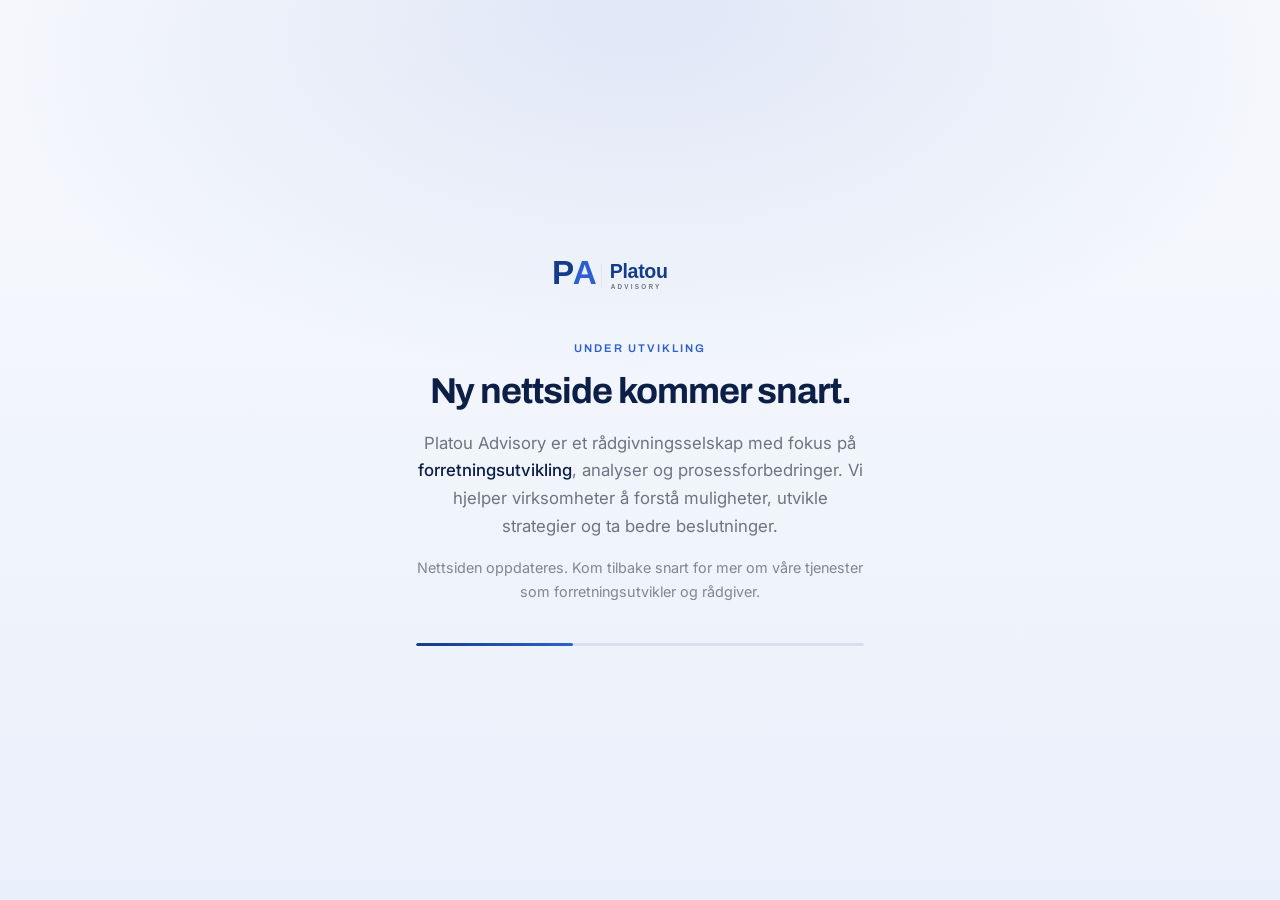
==== commit 5971dcc8: "Legg til SEO-grunnlag for Google-indeksering. Meta-tagger, sitemap, strukturert data og søkeord på f" ====
--- a/index.html
+++ b/index.html
@@ -3,21 +3,66 @@
 <head>
   <meta charset="UTF-8">
   <meta name="viewport" content="width=device-width, initial-scale=1.0">
-  <meta name="description" content="Platou Advisory – ny nettside kommer snart.">
-  <title>Platou Advisory – Kommer snart</title>
+  <title>Platou Advisory – Forretningsutvikling og rådgivning</title>
+  <meta name="description" content="Platou Advisory er et rådgivningsselskap innen forretningsutvikling, analyser og prosessforbedringer. Vi hjelper virksomheter med strategi, vekst og bedre beslutninger.">
+  <meta name="keywords" content="forretningsutvikling, forretningsutvikler, rådgivning, analyser, prosessforbedringer, strategi, vekst, Oslo, Norge">
+  <meta name="robots" content="index, follow">
+  <link rel="canonical" href="https://platouadv.com/">
+
+  <meta property="og:type" content="website">
+  <meta property="og:url" content="https://platouadv.com/">
+  <meta property="og:title" content="Platou Advisory – Forretningsutvikling og rådgivning">
+  <meta property="og:description" content="Rådgivning innen forretningsutvikling, analyser og prosessforbedringer.">
+  <meta property="og:locale" content="nb_NO">
+  <meta property="og:site_name" content="Platou Advisory">
+
+  <meta name="twitter:card" content="summary">
+  <meta name="twitter:title" content="Platou Advisory – Forretningsutvikling og rådgivning">
+  <meta name="twitter:description" content="Rådgivning innen forretningsutvikling, analyser og prosessforbedringer.">
+
   <link rel="preconnect" href="https://fonts.googleapis.com">
   <link rel="preconnect" href="https://fonts.gstatic.com" crossorigin>
   <link href="https://fonts.googleapis.com/css2?family=Archivo:wght@600;700;800&family=Inter:wght@400;500&display=swap" rel="stylesheet">
   <link rel="icon" href="assets/brand/platou-favicon.svg" type="image/svg+xml">
   <link rel="stylesheet" href="css/construction.css">
+
+  <script type="application/ld+json">
+  {
+    "@context": "https://schema.org",
+    "@type": "ProfessionalService",
+    "name": "Platou Advisory",
+    "alternateName": "Platou Advisory AS",
+    "url": "https://platouadv.com",
+    "description": "Rådgivning innen forretningsutvikling, analyser og prosessforbedringer for virksomheter i Norge.",
+    "areaServed": {
+      "@type": "Country",
+      "name": "Norge"
+    },
+    "knowsAbout": [
+      "Forretningsutvikling",
+      "Forretningsutvikler",
+      "Strategisk rådgivning",
+      "Analyser",
+      "Prosessforbedringer",
+      "Digitalisering",
+      "Vekststrategi"
+    ],
+    "serviceType": [
+      "Forretningsutvikling",
+      "Analyser",
+      "Prosessforbedringer"
+    ]
+  }
+  </script>
 </head>
 <body>
   <main class="construction">
     <div class="construction__inner">
-      <img src="assets/brand/platou-logo-horizontal.svg" alt="Platou Advisory" class="construction__logo" width="200" height="50">
+      <img src="assets/brand/platou-logo-horizontal.svg" alt="Platou Advisory – forretningsutvikling og rådgivning" class="construction__logo" width="200" height="50">
       <p class="construction__eyebrow">Under utvikling</p>
       <h1>Ny nettside kommer snart.</h1>
-      <p class="construction__lead">Vi jobber med en oppdatert presentasjon av Platou Advisory. Kom tilbake om litt.</p>
+      <p class="construction__lead">Platou Advisory er et rådgivningsselskap med fokus på <strong>forretningsutvikling</strong>, analyser og prosessforbedringer. Vi hjelper virksomheter å forstå muligheter, utvikle strategier og ta bedre beslutninger.</p>
+      <p class="construction__note">Nettsiden oppdateres. Kom tilbake snart for mer om våre tjenester som forretningsutvikler og rådgiver.</p>
       <div class="construction__bar" aria-hidden="true"><span></span></div>
     </div>
   </main>
--- a/css/construction.css
+++ b/css/construction.css
@@ -72,6 +72,19 @@
   color: var(--text-muted);
 }
 
+.construction__lead strong {
+  color: var(--navy-deep);
+  font-weight: 500;
+}
+
+.construction__note {
+  margin-top: 1rem;
+  font-size: 0.9rem;
+  line-height: 1.6;
+  color: var(--text-muted);
+  opacity: 0.85;
+}
+
 .construction__bar {
   margin-top: 2.5rem;
   height: 3px;
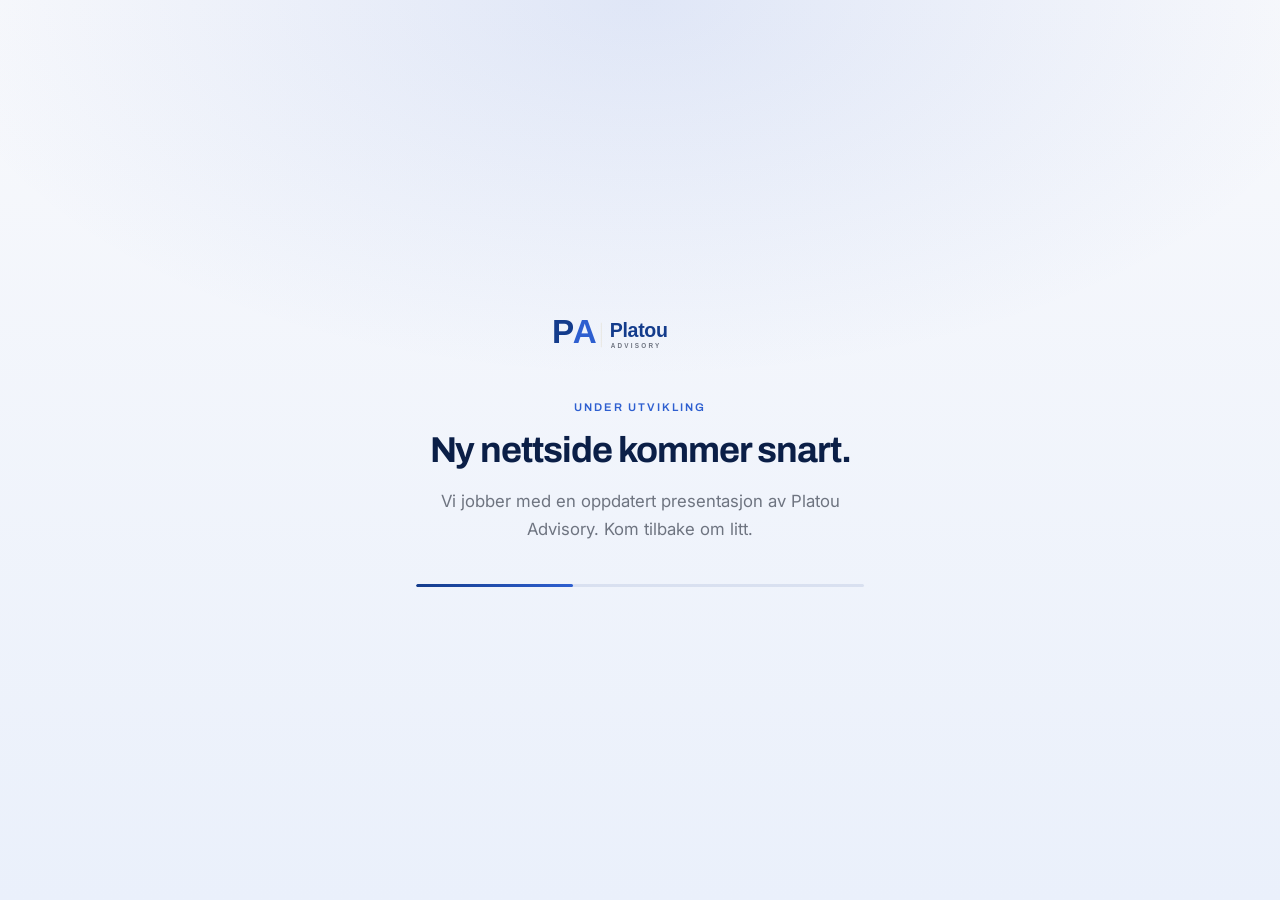
==== commit dcc30e30: "Forenkle tekst på under construction-forsiden. Co-authored-by: Cursor <cursoragent@cursor.com>" ====
--- a/index.html
+++ b/index.html
@@ -61,8 +61,7 @@
       <img src="assets/brand/platou-logo-horizontal.svg" alt="Platou Advisory – forretningsutvikling og rådgivning" class="construction__logo" width="200" height="50">
       <p class="construction__eyebrow">Under utvikling</p>
       <h1>Ny nettside kommer snart.</h1>
-      <p class="construction__lead">Platou Advisory er et rådgivningsselskap med fokus på <strong>forretningsutvikling</strong>, analyser og prosessforbedringer. Vi hjelper virksomheter å forstå muligheter, utvikle strategier og ta bedre beslutninger.</p>
-      <p class="construction__note">Nettsiden oppdateres. Kom tilbake snart for mer om våre tjenester som forretningsutvikler og rådgiver.</p>
+      <p class="construction__lead">Vi jobber med en oppdatert presentasjon av Platou Advisory. Kom tilbake om litt.</p>
       <div class="construction__bar" aria-hidden="true"><span></span></div>
     </div>
   </main>
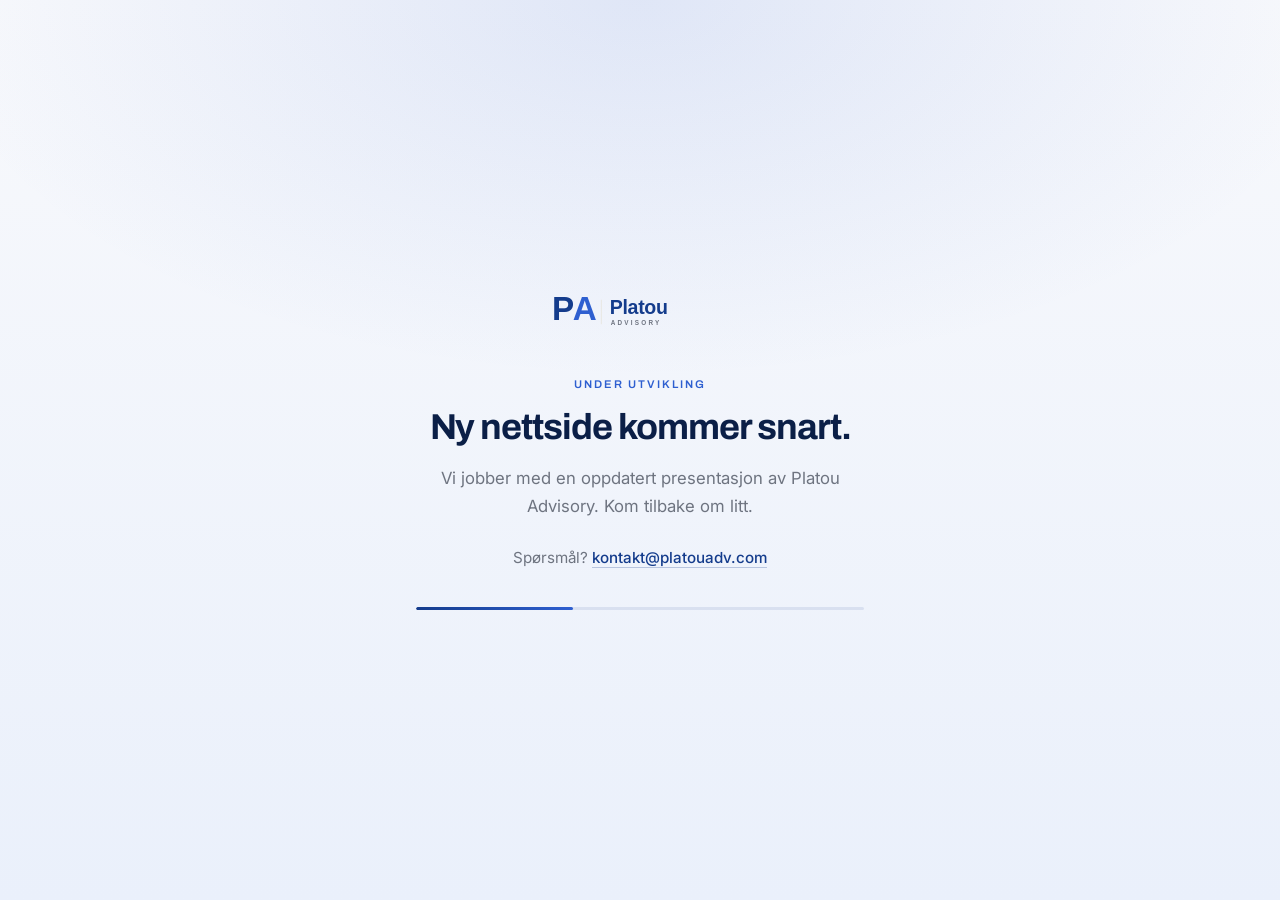
==== commit daa0d607: "Legg til kontakt@, Google Analytics og GA4-guide. Gjør e-post synlig på forsiden og aktiverer GA4-sp" ====
--- a/index.html
+++ b/index.html
@@ -1,6 +1,14 @@
 <!DOCTYPE html>
 <html lang="nb">
 <head>
+  <!-- Google tag (gtag.js) -->
+  <script async src="https://www.googletagmanager.com/gtag/js?id=G-8HG5H4NVK2"></script>
+  <script>
+    window.dataLayer = window.dataLayer || [];
+    function gtag(){dataLayer.push(arguments);}
+    gtag('js', new Date());
+    gtag('config', 'G-8HG5H4NVK2');
+  </script>
   <meta charset="UTF-8">
   <meta name="viewport" content="width=device-width, initial-scale=1.0">
   <title>Platou Advisory – Forretningsutvikling og rådgivning</title>
@@ -51,7 +59,14 @@
       "Forretningsutvikling",
       "Analyser",
       "Prosessforbedringer"
-    ]
+    ],
+    "email": "kontakt@platouadv.com",
+    "contactPoint": {
+      "@type": "ContactPoint",
+      "email": "kontakt@platouadv.com",
+      "contactType": "customer service",
+      "availableLanguage": ["Norwegian", "English"]
+    }
   }
   </script>
 </head>
@@ -62,6 +77,9 @@
       <p class="construction__eyebrow">Under utvikling</p>
       <h1>Ny nettside kommer snart.</h1>
       <p class="construction__lead">Vi jobber med en oppdatert presentasjon av Platou Advisory. Kom tilbake om litt.</p>
+      <p class="construction__contact">
+        Spørsmål? <a href="mailto:kontakt@platouadv.com">kontakt@platouadv.com</a>
+      </p>
       <div class="construction__bar" aria-hidden="true"><span></span></div>
     </div>
   </main>
--- a/css/construction.css
+++ b/css/construction.css
@@ -85,6 +85,25 @@
   opacity: 0.85;
 }
 
+.construction__contact {
+  margin-top: 1.75rem;
+  font-size: 0.95rem;
+  color: var(--text-muted);
+}
+
+.construction__contact a {
+  color: var(--navy);
+  font-weight: 500;
+  text-decoration: none;
+  border-bottom: 1px solid rgba(20, 60, 140, 0.25);
+  transition: color 0.2s ease, border-color 0.2s ease;
+}
+
+.construction__contact a:hover {
+  color: var(--accent);
+  border-color: var(--accent);
+}
+
 .construction__bar {
   margin-top: 2.5rem;
   height: 3px;
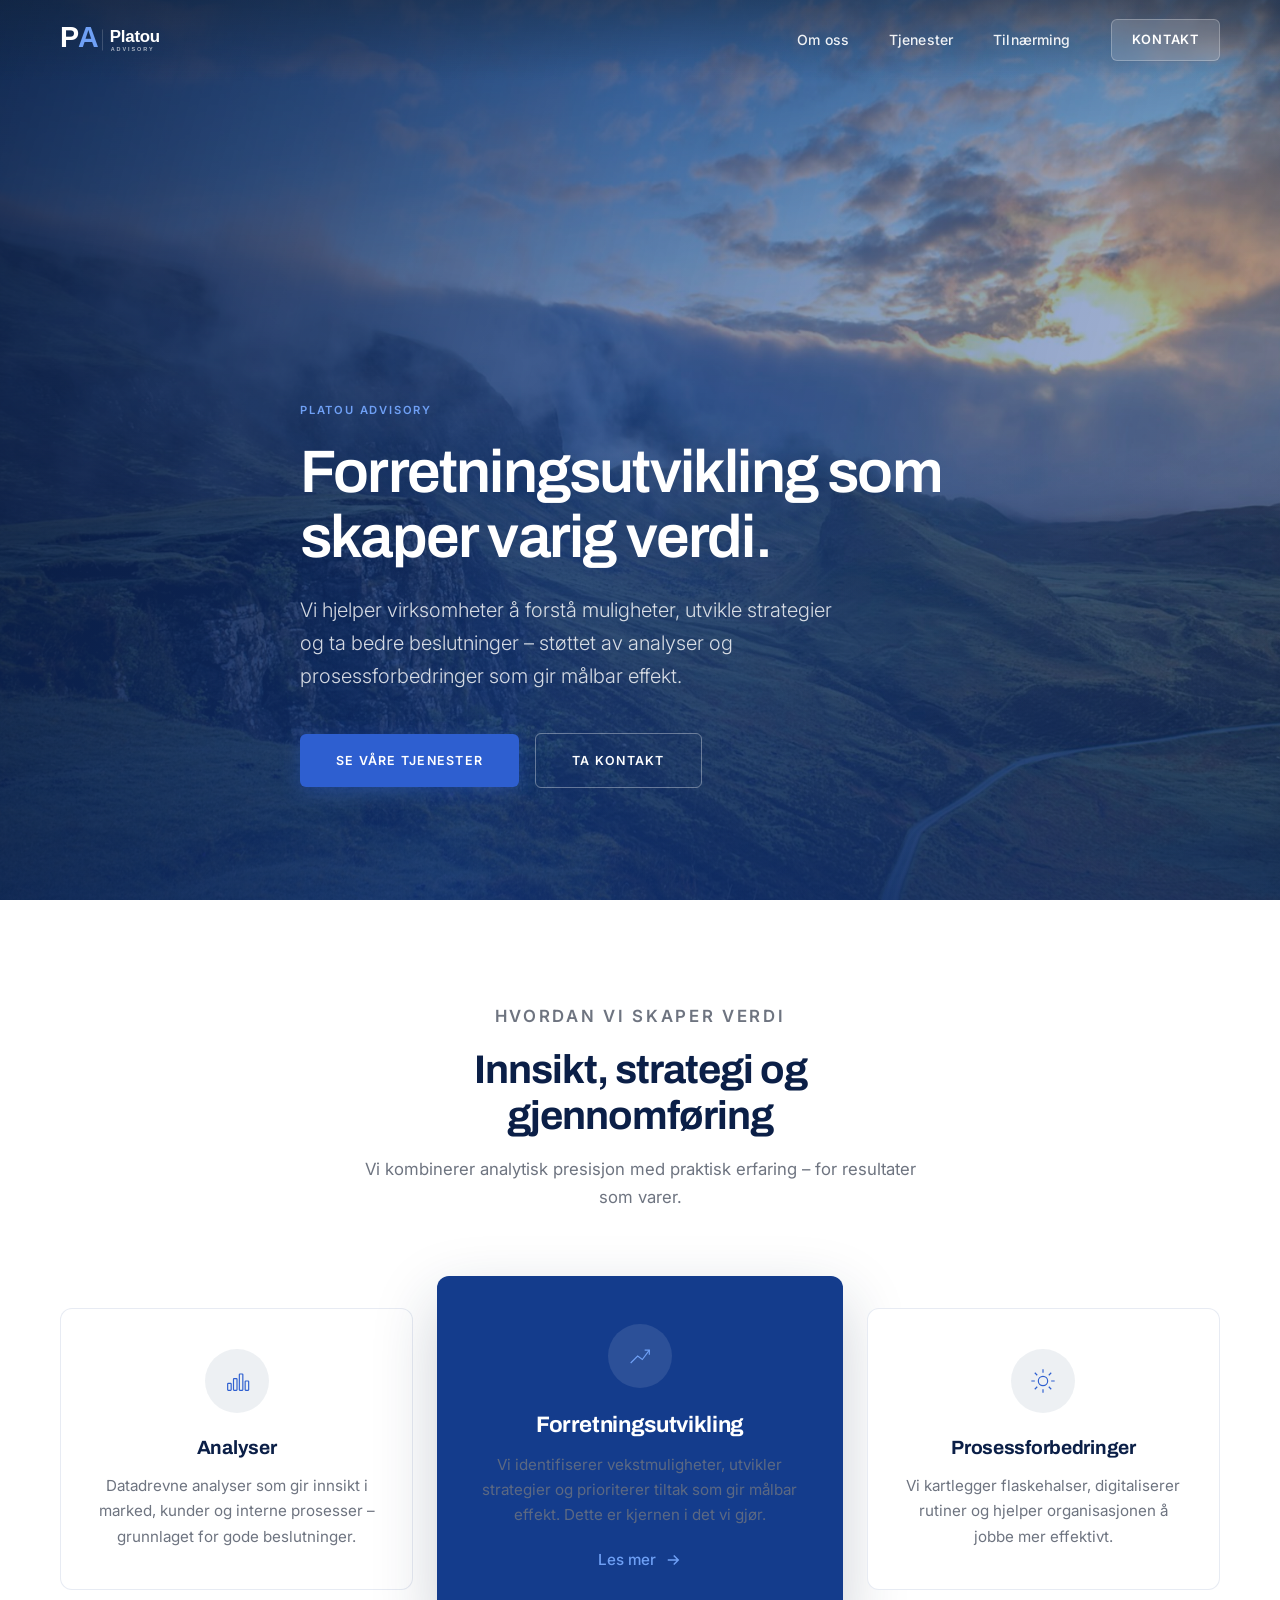
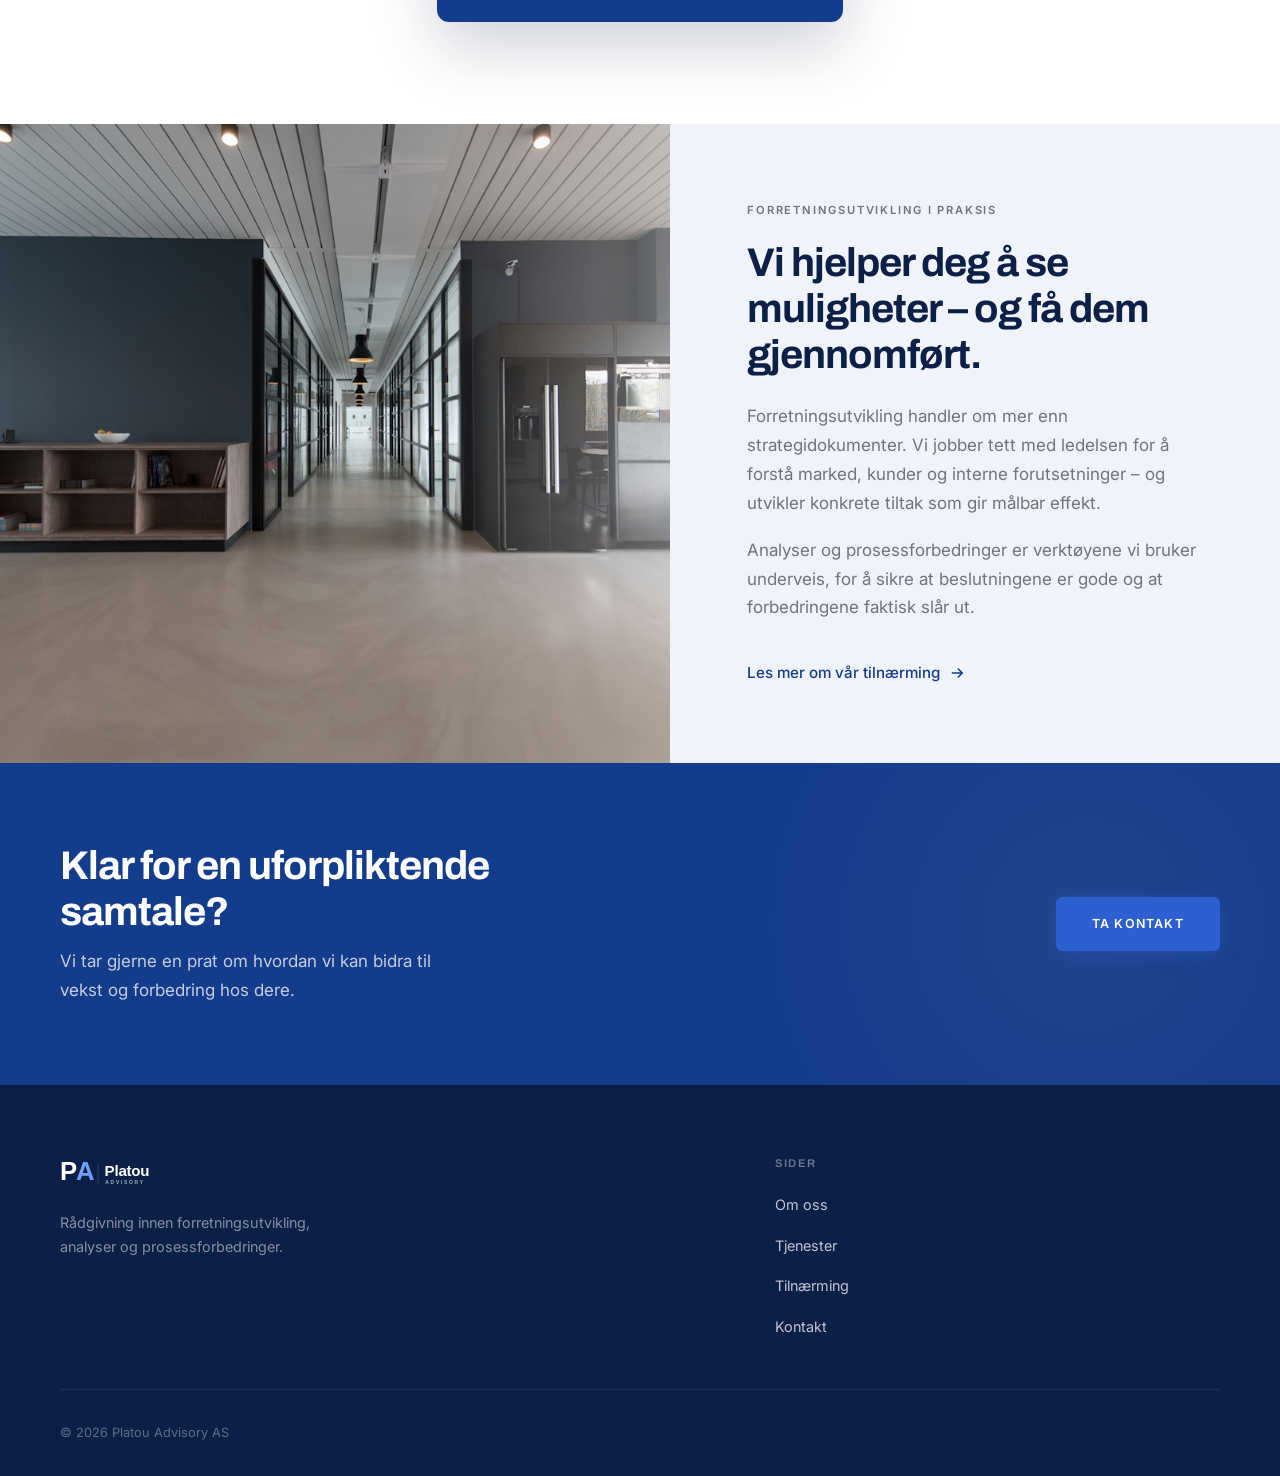
==== commit 919c7103: "Lansér full nettside på platouadv.com. Erstatter under construction-forsiden med alle sider, SEO, si" ====
--- a/index.html
+++ b/index.html
@@ -11,10 +11,10 @@
   </script>
   <meta charset="UTF-8">
   <meta name="viewport" content="width=device-width, initial-scale=1.0">
-  <title>Platou Advisory – Forretningsutvikling og rådgivning</title>
+  <meta name="robots" content="index, follow">
   <meta name="description" content="Platou Advisory er et rådgivningsselskap innen forretningsutvikling, analyser og prosessforbedringer. Vi hjelper virksomheter med strategi, vekst og bedre beslutninger.">
   <meta name="keywords" content="forretningsutvikling, forretningsutvikler, rådgivning, analyser, prosessforbedringer, strategi, vekst, Oslo, Norge">
-  <meta name="robots" content="index, follow">
+  <title>Platou Advisory – Forretningsutvikling og rådgivning</title>
   <link rel="canonical" href="https://platouadv.com/">
 
   <meta property="og:type" content="website">
@@ -30,9 +30,9 @@
 
   <link rel="preconnect" href="https://fonts.googleapis.com">
   <link rel="preconnect" href="https://fonts.gstatic.com" crossorigin>
-  <link href="https://fonts.googleapis.com/css2?family=Archivo:wght@600;700;800&family=Inter:wght@400;500&display=swap" rel="stylesheet">
+  <link href="https://fonts.googleapis.com/css2?family=Archivo:wght@400;500;600;700;800&family=Inter:wght@300;400;500;600;700&display=swap" rel="stylesheet">
   <link rel="icon" href="assets/brand/platou-favicon.svg" type="image/svg+xml">
-  <link rel="stylesheet" href="css/construction.css">
+  <link rel="stylesheet" href="css/styles.css">
 
   <script type="application/ld+json">
   {
@@ -71,17 +71,142 @@
   </script>
 </head>
 <body>
-  <main class="construction">
-    <div class="construction__inner">
-      <img src="assets/brand/platou-logo-horizontal.svg" alt="Platou Advisory – forretningsutvikling og rådgivning" class="construction__logo" width="200" height="50">
-      <p class="construction__eyebrow">Under utvikling</p>
-      <h1>Ny nettside kommer snart.</h1>
-      <p class="construction__lead">Vi jobber med en oppdatert presentasjon av Platou Advisory. Kom tilbake om litt.</p>
-      <p class="construction__contact">
-        Spørsmål? <a href="mailto:kontakt@platouadv.com">kontakt@platouadv.com</a>
-      </p>
-      <div class="construction__bar" aria-hidden="true"><span></span></div>
+  <header class="site-header site-header--transparent">
+    <div class="container header-inner">
+      <a href="index.html" class="logo" aria-label="Platou Advisory">
+        <img src="assets/brand/platou-logo-horizontal.svg" alt="Platou Advisory" class="logo--dark" width="152" height="38">
+        <img src="assets/brand/platou-logo-horizontal-reverse.svg" alt="" class="logo--light" width="152" height="38">
+      </a>
+      <button class="nav-toggle" aria-label="Meny" aria-expanded="false">
+        <span></span><span></span><span></span>
+      </button>
+      <nav class="nav" aria-label="Hovedmeny">
+        <a href="om-oss.html" class="nav-link">Om oss</a>
+        <a href="tjenester.html" class="nav-link">Tjenester</a>
+        <a href="tilnaerming.html" class="nav-link">Tilnærming</a>
+        <a href="kontakt.html" class="nav-cta">Kontakt</a>
+      </nav>
     </div>
+  </header>
+
+  <main>
+    <section class="hero">
+      <div class="hero__bg">
+        <img src="assets/images/hero.jpg" alt="Norsk fjellandskap i tåke" width="1920" height="1144">
+        <div class="hero__overlay"></div>
+      </div>
+      <div class="container hero__content">
+        <p class="eyebrow eyebrow--light">Platou Advisory</p>
+        <h1>Forretningsutvikling som skaper varig verdi.</h1>
+        <p class="lead">Vi hjelper virksomheter å forstå muligheter, utvikle strategier og ta bedre beslutninger – støttet av analyser og prosessforbedringer som gir målbar effekt.</p>
+        <div class="hero__actions">
+          <a href="tjenester.html" class="btn btn--primary">Se våre tjenester</a>
+          <a href="kontakt.html" class="btn btn--ghost">Ta kontakt</a>
+        </div>
+      </div>
+    </section>
+
+    <section class="section section--white">
+      <div class="container">
+        <div class="section-header reveal">
+          <p class="eyebrow">Hvordan vi skaper verdi</p>
+          <h2>Innsikt, strategi og gjennomføring</h2>
+          <p>Vi kombinerer analytisk presisjon med praktisk erfaring – for resultater som varer.</p>
+        </div>
+        <div class="value-grid">
+          <article class="value-card value-card--side reveal reveal-delay-1">
+            <div class="value-card__icon-wrap">
+              <svg class="value-card__icon" viewBox="0 0 48 48" fill="none" stroke="currentColor" stroke-width="2" aria-hidden="true">
+                <rect x="8" y="28" width="6" height="12" rx="1"/>
+                <rect x="18" y="20" width="6" height="20" rx="1"/>
+                <rect x="28" y="12" width="6" height="28" rx="1"/>
+                <rect x="38" y="24" width="6" height="16" rx="1"/>
+              </svg>
+            </div>
+            <h3>Analyser</h3>
+            <p>Datadrevne analyser som gir innsikt i marked, kunder og interne prosesser – grunnlaget for gode beslutninger.</p>
+          </article>
+          <article class="value-card value-card--featured reveal">
+            <div class="value-card__icon-wrap">
+              <svg class="value-card__icon" viewBox="0 0 48 48" fill="none" stroke="currentColor" stroke-width="2" aria-hidden="true">
+                <path d="M8 36 L20 24 L28 30 L40 14"/>
+                <path d="M32 14 H40 V22"/>
+              </svg>
+            </div>
+            <h3>Forretningsutvikling</h3>
+            <p>Vi identifiserer vekstmuligheter, utvikler strategier og prioriterer tiltak som gir målbar effekt. Dette er kjernen i det vi gjør.</p>
+            <a href="tjenester.html" class="text-link text-link--light" style="margin-top: 1.25rem; justify-content: center;">
+              Les mer
+              <svg viewBox="0 0 24 24" fill="none" stroke="currentColor" stroke-width="2" aria-hidden="true"><path d="M5 12h14M13 6l6 6-6 6"/></svg>
+            </a>
+          </article>
+          <article class="value-card value-card--side reveal reveal-delay-2">
+            <div class="value-card__icon-wrap">
+              <svg class="value-card__icon" viewBox="0 0 48 48" fill="none" stroke="currentColor" stroke-width="2" aria-hidden="true">
+                <circle cx="24" cy="24" r="8"/>
+                <path d="M24 4 V10 M24 38 V44 M4 24 H10 M38 24 H44"/>
+                <path d="M9.9 9.9 L14.1 14.1 M33.9 33.9 L38.1 38.1 M9.9 38.1 L14.1 33.9 M33.9 14.1 L38.1 9.9"/>
+              </svg>
+            </div>
+            <h3>Prosessforbedringer</h3>
+            <p>Vi kartlegger flaskehalser, digitaliserer rutiner og hjelper organisasjonen å jobbe mer effektivt.</p>
+          </article>
+        </div>
+      </div>
+    </section>
+
+    <section class="split">
+      <div class="split__image reveal">
+        <img src="assets/images/meeting-room.jpg" alt="Moderne møterom" width="1200" height="801" loading="lazy">
+      </div>
+      <div class="split__content reveal reveal-delay-1">
+        <p class="eyebrow">Forretningsutvikling i praksis</p>
+        <h2>Vi hjelper deg å se muligheter – og få dem gjennomført.</h2>
+        <p>Forretningsutvikling handler om mer enn strategidokumenter. Vi jobber tett med ledelsen for å forstå marked, kunder og interne forutsetninger – og utvikler konkrete tiltak som gir målbar effekt.</p>
+        <p>Analyser og prosessforbedringer er verktøyene vi bruker underveis, for å sikre at beslutningene er gode og at forbedringene faktisk slår ut.</p>
+        <a href="tilnaerming.html" class="text-link">
+          Les mer om vår tilnærming
+          <svg viewBox="0 0 24 24" fill="none" stroke="currentColor" stroke-width="2" aria-hidden="true"><path d="M5 12h14M13 6l6 6-6 6"/></svg>
+        </a>
+      </div>
+    </section>
+
+    <section class="cta-band">
+      <div class="container cta-band__inner reveal">
+        <div>
+          <h2>Klar for en uforpliktende samtale?</h2>
+          <p>Vi tar gjerne en prat om hvordan vi kan bidra til vekst og forbedring hos dere.</p>
+        </div>
+        <a href="kontakt.html" class="btn btn--primary">Ta kontakt</a>
+      </div>
+    </section>
   </main>
+
+  <footer class="site-footer">
+    <div class="container">
+      <div class="footer-top">
+        <div class="footer-brand">
+          <a href="index.html" class="logo" aria-label="Platou Advisory">
+            <img src="assets/brand/platou-logo-horizontal-reverse.svg" alt="Platou Advisory" width="152" height="38">
+          </a>
+          <p class="footer-tagline">Rådgivning innen forretningsutvikling, analyser og prosessforbedringer.</p>
+        </div>
+        <div class="footer-col">
+          <h4>Sider</h4>
+          <ul>
+            <li><a href="om-oss.html">Om oss</a></li>
+            <li><a href="tjenester.html">Tjenester</a></li>
+            <li><a href="tilnaerming.html">Tilnærming</a></li>
+            <li><a href="kontakt.html">Kontakt</a></li>
+          </ul>
+        </div>
+      </div>
+      <div class="footer-bottom">
+        <p class="footer-copy">&copy; 2026 Platou Advisory AS</p>
+      </div>
+    </div>
+  </footer>
+
+  <script src="js/main.js"></script>
 </body>
 </html>
--- a/css/styles.css
+++ b/css/styles.css
@@ -0,0 +1,1183 @@
+/* Platou Advisory – Premium design system */
+
+:root {
+  --color-navy: #143c8c;
+  --color-navy-deep: #0b1f47;
+  --color-accent: #2e5fd0;
+  --color-accent-hover: #2454b8;
+  --color-accent-light: #6fa0f5;
+  --color-pale: #eaf0fb;
+  --color-bg: #f8f9fc;
+  --color-bg-warm: #f0f3f9;
+  --color-white: #ffffff;
+  --color-text: #0b1f47;
+  --color-text-secondary: #6e7480;
+  --color-chart: #2e5fd0;
+  --color-footer: #0b1f47;
+  --color-border: rgba(20, 60, 140, 0.1);
+  --color-divider: #e6e2d9;
+
+  --font-family: "Inter", system-ui, -apple-system, sans-serif;
+  --font-display: "Archivo", var(--font-family);
+
+  --font-family: "Inter", system-ui, -apple-system, sans-serif;
+  --max-width: 1160px;
+  --section-padding: clamp(4rem, 8vw, 7rem);
+  --header-height: 80px;
+
+  --shadow-sm: 0 1px 3px rgba(28, 47, 74, 0.06);
+  --shadow-md: 0 8px 32px rgba(28, 47, 74, 0.08);
+  --shadow-lg: 0 20px 60px rgba(28, 47, 74, 0.14);
+  --shadow-featured: 0 24px 64px rgba(28, 47, 74, 0.22);
+
+  --radius-sm: 6px;
+  --radius-md: 12px;
+  --radius-lg: 20px;
+
+  --ease-out: cubic-bezier(0.22, 1, 0.36, 1);
+  --transition: 0.35s var(--ease-out);
+}
+
+*,
+*::before,
+*::after {
+  box-sizing: border-box;
+  margin: 0;
+  padding: 0;
+}
+
+html {
+  scroll-behavior: smooth;
+}
+
+body {
+  font-family: var(--font-family);
+  font-weight: 400;
+  font-size: 1.0625rem;
+  line-height: 1.7;
+  color: var(--color-text);
+  background: var(--color-bg);
+  -webkit-font-smoothing: antialiased;
+  -moz-osx-font-smoothing: grayscale;
+}
+
+img {
+  max-width: 100%;
+  height: auto;
+  display: block;
+}
+
+a {
+  color: inherit;
+  text-decoration: none;
+}
+
+ul {
+  list-style: none;
+}
+
+::selection {
+  background: rgba(28, 47, 74, 0.15);
+  color: var(--color-navy);
+}
+
+/* Typography */
+
+h1, h2, h3, h4 {
+  font-family: var(--font-display);
+  font-weight: 700;
+  line-height: 1.15;
+  color: var(--color-text);
+  letter-spacing: -0.025em;
+}
+
+h1 {
+  font-size: clamp(2.5rem, 5.5vw, 3.75rem);
+  font-weight: 600;
+  letter-spacing: -0.03em;
+}
+
+h2 {
+  font-size: clamp(1.875rem, 3.5vw, 2.5rem);
+}
+
+h3 {
+  font-size: 1.2rem;
+  letter-spacing: -0.015em;
+}
+
+.eyebrow {
+  display: inline-block;
+  font-size: 0.7rem;
+  font-weight: 600;
+  letter-spacing: 0.16em;
+  text-transform: uppercase;
+  color: var(--color-chart);
+}
+
+.eyebrow--light {
+  color: var(--color-accent-light);
+}
+
+.section-header {
+  text-align: center;
+  max-width: 36rem;
+  margin-inline: auto;
+  margin-bottom: clamp(2.5rem, 5vw, 4rem);
+}
+
+.section-header .eyebrow {
+  margin-bottom: 1rem;
+}
+
+.section-header h2 {
+  margin-bottom: 1rem;
+}
+
+.section-header p {
+  color: var(--color-text-secondary);
+  font-size: 1.05rem;
+}
+
+.lead {
+  font-size: clamp(1.1rem, 2vw, 1.25rem);
+  font-weight: 400;
+  line-height: 1.65;
+  color: var(--color-text-secondary);
+  max-width: 40rem;
+}
+
+/* Layout */
+
+.container {
+  width: min(100% - 3rem, var(--max-width));
+  margin-inline: auto;
+}
+
+.section {
+  padding-block: var(--section-padding);
+}
+
+.section--white {
+  background: var(--color-white);
+}
+
+.section--gray {
+  background: var(--color-bg-warm);
+}
+
+/* Scroll reveal */
+
+.reveal {
+  opacity: 0;
+  transform: translateY(28px);
+  transition: opacity 0.8s var(--ease-out), transform 0.8s var(--ease-out);
+}
+
+.reveal.is-visible {
+  opacity: 1;
+  transform: none;
+}
+
+.reveal-delay-1 { transition-delay: 0.1s; }
+.reveal-delay-2 { transition-delay: 0.2s; }
+.reveal-delay-3 { transition-delay: 0.3s; }
+
+/* Header */
+
+.site-header {
+  position: fixed;
+  top: 0;
+  left: 0;
+  right: 0;
+  z-index: 100;
+  height: var(--header-height);
+  transition: background var(--transition), box-shadow var(--transition), backdrop-filter var(--transition);
+}
+
+.site-header--solid {
+  background: rgba(255, 255, 255, 0.92);
+  backdrop-filter: blur(16px);
+  -webkit-backdrop-filter: blur(16px);
+  box-shadow: 0 1px 0 var(--color-border);
+}
+
+.site-header--transparent {
+  background: linear-gradient(to bottom, rgba(20, 35, 54, 0.45) 0%, transparent 100%);
+}
+
+.site-header--transparent .nav-link {
+  color: rgba(255, 255, 255, 0.92);
+}
+
+.site-header--transparent .nav-link:hover,
+.site-header--transparent .nav-link--active {
+  color: var(--color-white);
+}
+
+.site-header--transparent .nav-toggle span {
+  background: var(--color-white);
+}
+
+.header-inner {
+  display: flex;
+  align-items: center;
+  justify-content: space-between;
+  height: 100%;
+}
+
+.logo img {
+  height: 38px;
+  width: auto;
+  display: block;
+  transition: opacity var(--transition);
+}
+
+.logo:hover img {
+  opacity: 0.85;
+}
+
+.logo--light {
+  display: none;
+}
+
+.site-header--transparent .logo--dark {
+  display: none;
+}
+
+.site-header--transparent .logo--light {
+  display: block;
+}
+
+.nav {
+  display: flex;
+  align-items: center;
+  gap: 2.5rem;
+}
+
+.nav-link {
+  position: relative;
+  font-size: 0.875rem;
+  font-weight: 500;
+  letter-spacing: 0.01em;
+  color: var(--color-text);
+  transition: color 0.25s;
+}
+
+.nav-link::after {
+  content: "";
+  position: absolute;
+  left: 0;
+  bottom: -6px;
+  width: 0;
+  height: 1.5px;
+  background: currentColor;
+  transition: width 0.3s var(--ease-out);
+}
+
+.nav-link:hover::after,
+.nav-link--active::after {
+  width: 100%;
+}
+
+.nav-link:hover,
+.nav-link--active {
+  color: var(--color-navy);
+}
+
+.site-header--transparent .nav-link::after {
+  background: var(--color-accent-light);
+}
+
+.nav-cta {
+  padding: 0.6rem 1.25rem;
+  font-size: 0.8rem;
+  font-weight: 600;
+  letter-spacing: 0.06em;
+  text-transform: uppercase;
+  color: var(--color-white);
+  background: var(--color-navy);
+  border-radius: var(--radius-sm);
+  transition: background 0.25s, transform 0.2s;
+}
+
+.nav-cta::after {
+  display: none;
+}
+
+.nav-cta:hover {
+  background: var(--color-navy-deep);
+  transform: translateY(-1px);
+}
+
+.site-header--transparent .nav-cta {
+  background: rgba(255, 255, 255, 0.15);
+  backdrop-filter: blur(8px);
+  border: 1px solid rgba(255, 255, 255, 0.25);
+}
+
+.site-header--transparent .nav-cta:hover {
+  background: rgba(255, 255, 255, 0.25);
+}
+
+.nav-toggle {
+  display: none;
+  flex-direction: column;
+  gap: 5px;
+  background: none;
+  border: none;
+  cursor: pointer;
+  padding: 4px;
+}
+
+.nav-toggle span {
+  display: block;
+  width: 24px;
+  height: 2px;
+  background: var(--color-text);
+  transition: transform 0.3s, opacity 0.3s;
+}
+
+/* Hero */
+
+.hero {
+  position: relative;
+  min-height: 100vh;
+  min-height: 100svh;
+  display: flex;
+  align-items: flex-end;
+  padding-bottom: clamp(4rem, 10vw, 7rem);
+  overflow: hidden;
+}
+
+.hero__bg {
+  position: absolute;
+  inset: 0;
+  z-index: 0;
+}
+
+.hero__bg img {
+  width: 100%;
+  height: 100%;
+  object-fit: cover;
+  object-position: center 40%;
+  animation: hero-zoom 25s var(--ease-out) forwards;
+}
+
+@keyframes hero-zoom {
+  from { transform: scale(1); }
+  to { transform: scale(1.08); }
+}
+
+.hero__overlay {
+  position: absolute;
+  inset: 0;
+  background:
+    linear-gradient(105deg, rgba(11, 31, 71, 0.88) 0%, rgba(20, 60, 140, 0.6) 45%, rgba(20, 60, 140, 0.3) 100%),
+    linear-gradient(to top, rgba(11, 31, 71, 0.75) 0%, transparent 50%);
+}
+
+.hero__content {
+  position: relative;
+  z-index: 1;
+  color: var(--color-white);
+  max-width: 680px;
+  padding-top: var(--header-height);
+  animation: hero-fade 1s var(--ease-out) 0.2s both;
+}
+
+@keyframes hero-fade {
+  from {
+    opacity: 0;
+    transform: translateY(32px);
+  }
+  to {
+    opacity: 1;
+    transform: none;
+  }
+}
+
+.hero__content .eyebrow {
+  margin-bottom: 1.25rem;
+  color: var(--color-accent-light);
+}
+
+.hero__content h1 {
+  color: var(--color-white);
+  margin-bottom: 1.5rem;
+  line-height: 1.08;
+}
+
+.hero__content .lead {
+  color: rgba(255, 255, 255, 0.82);
+  margin-bottom: 2.5rem;
+  font-weight: 300;
+  max-width: 34rem;
+}
+
+.hero__actions {
+  display: flex;
+  flex-wrap: wrap;
+  gap: 1rem;
+  align-items: center;
+}
+
+/* Buttons */
+
+.btn {
+  display: inline-flex;
+  align-items: center;
+  justify-content: center;
+  padding: 1rem 2.25rem;
+  font-family: var(--font-family);
+  font-size: 0.78rem;
+  font-weight: 600;
+  letter-spacing: 0.1em;
+  text-transform: uppercase;
+  border: none;
+  border-radius: var(--radius-sm);
+  cursor: pointer;
+  transition: background 0.25s, transform 0.2s, box-shadow 0.25s;
+}
+
+.btn--primary {
+  background: var(--color-accent);
+  color: var(--color-white);
+  box-shadow: 0 4px 20px rgba(46, 95, 208, 0.35);
+}
+
+.btn--primary:hover {
+  background: var(--color-accent-hover);
+  transform: translateY(-2px);
+  box-shadow: 0 8px 28px rgba(46, 95, 208, 0.45);
+}
+
+.btn--ghost {
+  background: transparent;
+  color: var(--color-white);
+  border: 1px solid rgba(255, 255, 255, 0.35);
+}
+
+.btn--ghost:hover {
+  background: rgba(255, 255, 255, 0.1);
+  border-color: rgba(255, 255, 255, 0.6);
+  transform: translateY(-2px);
+}
+
+.btn--navy {
+  background: var(--color-navy);
+  color: var(--color-white);
+  box-shadow: var(--shadow-md);
+}
+
+.btn--navy:hover {
+  background: var(--color-navy-deep);
+  transform: translateY(-2px);
+}
+
+.text-link {
+  display: inline-flex;
+  align-items: center;
+  gap: 0.5rem;
+  font-size: 0.95rem;
+  font-weight: 500;
+  color: var(--color-navy);
+  transition: gap 0.25s var(--ease-out), color 0.2s;
+}
+
+.text-link:hover {
+  gap: 0.75rem;
+  color: var(--color-chart);
+}
+
+.text-link--light {
+  color: var(--color-accent-light);
+}
+
+.text-link--light:hover {
+  color: var(--color-white);
+}
+
+.text-link svg {
+  width: 18px;
+  height: 18px;
+}
+
+/* Value grid */
+
+.value-grid {
+  display: grid;
+  grid-template-columns: 1fr 1.15fr 1fr;
+  gap: 1.5rem;
+  align-items: center;
+}
+
+.value-card {
+  text-align: center;
+  padding: 2.5rem 2rem;
+  border-radius: var(--radius-md);
+  border: 1px solid var(--color-border);
+  background: var(--color-white);
+  transition: transform var(--transition), box-shadow var(--transition);
+}
+
+.value-card--side:hover {
+  transform: translateY(-4px);
+  box-shadow: var(--shadow-md);
+}
+
+.value-card--featured {
+  background: var(--color-navy);
+  border: none;
+  padding: 3rem 2.5rem;
+  box-shadow: var(--shadow-featured);
+  transform: translateY(-8px);
+}
+
+.value-card--featured h3,
+.value-card--featured p {
+  color: var(--color-white);
+}
+
+.value-card--featured p {
+  opacity: 0.8;
+}
+
+.value-card--featured .text-link {
+  color: var(--color-accent-light);
+}
+
+.value-card--featured .text-link:hover {
+  color: var(--color-white);
+}
+
+.value-card__icon-wrap {
+  display: inline-flex;
+  align-items: center;
+  justify-content: center;
+  width: 64px;
+  height: 64px;
+  margin-bottom: 1.5rem;
+  border-radius: 50%;
+  background: rgba(78, 105, 136, 0.1);
+}
+
+.value-card--featured .value-card__icon-wrap {
+  background: rgba(255, 255, 255, 0.1);
+}
+
+.value-card__icon {
+  width: 28px;
+  height: 28px;
+  color: var(--color-chart);
+}
+
+.value-card--featured .value-card__icon {
+  color: var(--color-accent-light);
+}
+
+.value-card h3 {
+  margin-bottom: 0.875rem;
+}
+
+.value-card--featured h3 {
+  font-size: 1.4rem;
+}
+
+.value-card p {
+  color: var(--color-text-secondary);
+  font-size: 0.95rem;
+  line-height: 1.65;
+}
+
+/* Split section */
+
+.split {
+  display: grid;
+  grid-template-columns: 1.1fr 1fr;
+  min-height: 560px;
+}
+
+.split__image {
+  position: relative;
+  overflow: hidden;
+}
+
+.split__image::after {
+  content: "";
+  position: absolute;
+  inset: 0;
+  background: linear-gradient(to right, transparent 60%, rgba(240, 238, 234, 0.4) 100%);
+  pointer-events: none;
+}
+
+.split__image img {
+  width: 100%;
+  height: 100%;
+  object-fit: cover;
+  transition: transform 8s var(--ease-out);
+}
+
+.split:hover .split__image img {
+  transform: scale(1.04);
+}
+
+.split__content {
+  display: flex;
+  flex-direction: column;
+  justify-content: center;
+  padding: clamp(3rem, 6vw, 5rem);
+  background: var(--color-bg-warm);
+}
+
+.split__content .eyebrow {
+  margin-bottom: 1.25rem;
+}
+
+.split__content h2 {
+  margin-bottom: 1.5rem;
+  max-width: 22ch;
+}
+
+.split__content p {
+  color: var(--color-text-secondary);
+  margin-bottom: 1.125rem;
+  max-width: 42ch;
+}
+
+.split__content .text-link {
+  margin-top: 1.25rem;
+}
+
+/* Page header */
+
+.page-header {
+  padding-top: calc(var(--header-height) + 4rem);
+  padding-bottom: clamp(3rem, 6vw, 4.5rem);
+  text-align: center;
+  background: var(--color-white);
+  border-bottom: 1px solid var(--color-border);
+  position: relative;
+}
+
+.page-header::before {
+  content: "";
+  position: absolute;
+  top: var(--header-height);
+  left: 50%;
+  transform: translateX(-50%);
+  width: 48px;
+  height: 3px;
+  background: var(--color-accent);
+  border-radius: 2px;
+}
+
+.page-header h1 {
+  margin-top: 1.5rem;
+}
+
+.page-header .lead {
+  margin: 1.25rem auto 0;
+}
+
+/* Service cards */
+
+.card-grid {
+  display: grid;
+  grid-template-columns: repeat(3, 1fr);
+  gap: 1.5rem;
+  margin-top: 2.5rem;
+}
+
+.service-card {
+  background: var(--color-white);
+  padding: 2.5rem 2rem;
+  border-radius: var(--radius-md);
+  border: 1px solid var(--color-border);
+  transition: transform var(--transition), box-shadow var(--transition);
+}
+
+.service-card:hover {
+  transform: translateY(-4px);
+  box-shadow: var(--shadow-md);
+}
+
+.service-card--featured {
+  background: linear-gradient(135deg, var(--color-navy) 0%, var(--color-navy-deep) 100%);
+  border: none;
+  padding: clamp(2.5rem, 5vw, 4rem);
+  max-width: 54rem;
+  margin-inline: auto;
+  color: var(--color-white);
+  box-shadow: var(--shadow-featured);
+}
+
+.service-card--featured .eyebrow {
+  color: var(--color-accent-light);
+}
+
+.service-card--featured h2 {
+  color: var(--color-white);
+  margin: 0.75rem 0 1.25rem;
+  font-size: clamp(1.75rem, 3vw, 2.25rem);
+}
+
+.service-card--featured p {
+  color: rgba(255, 255, 255, 0.82);
+  font-size: 1.0625rem;
+  line-height: 1.75;
+  max-width: 48ch;
+}
+
+.service-card--featured .service-card__icon {
+  color: var(--color-accent-light);
+  margin-bottom: 1.75rem;
+}
+
+.card-grid--supporting {
+  grid-template-columns: repeat(2, 1fr);
+  max-width: 54rem;
+  margin-inline: auto;
+}
+
+.service-card__icon {
+  width: 40px;
+  height: 40px;
+  margin-bottom: 1.5rem;
+  color: var(--color-chart);
+}
+
+.service-card h3 {
+  margin-bottom: 0.875rem;
+}
+
+.service-card p {
+  color: var(--color-text-secondary);
+  font-size: 0.95rem;
+  line-height: 1.65;
+}
+
+/* Process steps */
+
+.process-grid {
+  display: grid;
+  grid-template-columns: repeat(4, 1fr);
+  gap: 0;
+  margin-top: 1rem;
+  position: relative;
+}
+
+.process-grid::before {
+  content: "";
+  position: absolute;
+  top: 28px;
+  left: 12.5%;
+  right: 12.5%;
+  height: 1px;
+  background: var(--color-border);
+  z-index: 0;
+}
+
+.process-step {
+  text-align: center;
+  padding: 0 1.25rem;
+  position: relative;
+  z-index: 1;
+}
+
+.process-step__number {
+  display: inline-flex;
+  align-items: center;
+  justify-content: center;
+  width: 56px;
+  height: 56px;
+  border-radius: 50%;
+  background: var(--color-white);
+  border: 2px solid var(--color-navy);
+  font-weight: 600;
+  font-size: 1rem;
+  color: var(--color-navy);
+  margin-bottom: 1.5rem;
+  transition: background 0.3s, color 0.3s, transform 0.3s;
+}
+
+.process-step:hover .process-step__number {
+  background: var(--color-navy);
+  color: var(--color-white);
+  transform: scale(1.08);
+}
+
+.process-step h3 {
+  margin-bottom: 0.875rem;
+}
+
+.process-step p {
+  color: var(--color-text-secondary);
+  font-size: 0.9rem;
+  line-height: 1.65;
+}
+
+/* About layout */
+
+.about-grid {
+  display: grid;
+  grid-template-columns: 1.15fr 1fr;
+  gap: clamp(2rem, 5vw, 5rem);
+  align-items: center;
+}
+
+.about-grid h1 {
+  margin-bottom: 0.5rem;
+}
+
+.about-grid p {
+  color: var(--color-text-secondary);
+  margin-bottom: 1.25rem;
+}
+
+.about-grid__image {
+  position: relative;
+}
+
+.about-grid__image::before {
+  content: "";
+  position: absolute;
+  inset: -12px -12px 12px 12px;
+  border: 1px solid var(--color-border);
+  border-radius: var(--radius-md);
+  z-index: 0;
+}
+
+.about-grid__image img {
+  position: relative;
+  z-index: 1;
+  width: 100%;
+  min-height: 440px;
+  object-fit: cover;
+  border-radius: var(--radius-md);
+  box-shadow: var(--shadow-lg);
+}
+
+/* Contact */
+
+.contact-section {
+  text-align: center;
+}
+
+.contact-list {
+  display: grid;
+  grid-template-columns: repeat(3, 1fr);
+  gap: 1.25rem;
+  margin-top: 3rem;
+  max-width: 54rem;
+  margin-inline: auto;
+}
+
+.contact-list--single {
+  grid-template-columns: 1fr;
+  max-width: 22rem;
+}
+
+.contact-item {
+  display: flex;
+  flex-direction: column;
+  align-items: center;
+  gap: 1rem;
+  padding: 2rem 1.5rem;
+  background: var(--color-white);
+  border: 1px solid var(--color-border);
+  border-radius: var(--radius-md);
+  transition: transform var(--transition), box-shadow var(--transition);
+}
+
+.contact-item:hover {
+  transform: translateY(-4px);
+  box-shadow: var(--shadow-md);
+}
+
+.contact-item__icon {
+  display: flex;
+  align-items: center;
+  justify-content: center;
+  width: 48px;
+  height: 48px;
+  border-radius: 50%;
+  background: rgba(78, 105, 136, 0.1);
+}
+
+.contact-item svg {
+  width: 20px;
+  height: 20px;
+  color: var(--color-chart);
+}
+
+.contact-item a,
+.contact-item span {
+  font-size: 0.95rem;
+  font-weight: 500;
+  color: var(--color-text);
+}
+
+.contact-item a:hover {
+  color: var(--color-navy);
+}
+
+/* CTA band */
+
+.cta-band {
+  background: var(--color-navy);
+  padding: clamp(3.5rem, 7vw, 5rem) 0;
+  position: relative;
+  overflow: hidden;
+}
+
+.cta-band::before {
+  content: "";
+  position: absolute;
+  top: -50%;
+  right: -10%;
+  width: 50%;
+  height: 200%;
+  background: radial-gradient(ellipse, rgba(78, 105, 136, 0.2) 0%, transparent 70%);
+  pointer-events: none;
+}
+
+.cta-band__inner {
+  display: flex;
+  align-items: center;
+  justify-content: space-between;
+  gap: 2rem;
+  flex-wrap: wrap;
+  position: relative;
+  z-index: 1;
+}
+
+.cta-band h2 {
+  color: var(--color-white);
+  margin-bottom: 0.75rem;
+  max-width: 20ch;
+}
+
+.cta-band p {
+  color: rgba(255, 255, 255, 0.75);
+  max-width: 36ch;
+}
+
+.cta-band .btn--primary {
+  flex-shrink: 0;
+}
+
+/* Footer */
+
+.site-footer {
+  background: var(--color-footer);
+  color: rgba(255, 255, 255, 0.75);
+  padding: clamp(3rem, 6vw, 4.5rem) 0 2rem;
+}
+
+.footer-top {
+  display: grid;
+  grid-template-columns: 1.5fr 1fr;
+  gap: 3rem;
+  padding-bottom: 3rem;
+  border-bottom: 1px solid rgba(255, 255, 255, 0.08);
+  margin-bottom: 2rem;
+}
+
+.footer-brand .logo img {
+  height: 34px;
+  margin-bottom: 1.25rem;
+}
+
+.footer-tagline {
+  font-size: 0.9rem;
+  line-height: 1.65;
+  color: rgba(255, 255, 255, 0.5);
+  max-width: 28ch;
+}
+
+.footer-col h4 {
+  font-size: 0.7rem;
+  font-weight: 600;
+  letter-spacing: 0.14em;
+  text-transform: uppercase;
+  color: rgba(255, 255, 255, 0.4);
+  margin-bottom: 1.25rem;
+}
+
+.footer-col ul {
+  display: flex;
+  flex-direction: column;
+  gap: 0.75rem;
+}
+
+.footer-col a {
+  font-size: 0.9rem;
+  transition: color 0.2s;
+}
+
+.footer-col a:hover {
+  color: var(--color-white);
+}
+
+.footer-bottom {
+  display: flex;
+  align-items: center;
+  justify-content: space-between;
+  gap: 1rem;
+  flex-wrap: wrap;
+}
+
+.footer-copy {
+  font-size: 0.8rem;
+  color: rgba(255, 255, 255, 0.35);
+}
+
+/* Legacy footer compat */
+.footer-inner {
+  display: none;
+}
+
+/* Mobile nav */
+
+@media (max-width: 900px) {
+  .value-grid {
+    grid-template-columns: 1fr;
+    gap: 1.25rem;
+  }
+
+  .value-card--featured {
+    transform: none;
+    order: -1;
+  }
+
+  .card-grid,
+  .card-grid--supporting {
+    grid-template-columns: 1fr;
+  }
+
+  .process-grid {
+    grid-template-columns: 1fr;
+    gap: 2rem;
+  }
+
+  .process-grid::before {
+    display: none;
+  }
+
+  .split {
+    grid-template-columns: 1fr;
+  }
+
+  .split__image {
+    min-height: 300px;
+  }
+
+  .about-grid {
+    grid-template-columns: 1fr;
+  }
+
+  .about-grid__image {
+    order: -1;
+  }
+
+  .about-grid__image img {
+    min-height: 280px;
+  }
+
+  .contact-list {
+    grid-template-columns: 1fr;
+  }
+
+  .footer-top {
+    grid-template-columns: 1fr;
+    gap: 2rem;
+  }
+
+  .cta-band__inner {
+    flex-direction: column;
+    align-items: flex-start;
+  }
+}
+
+@media (max-width: 768px) {
+  .nav-toggle {
+    display: flex;
+  }
+
+  .nav {
+    position: fixed;
+    top: var(--header-height);
+    left: 0;
+    right: 0;
+    flex-direction: column;
+    align-items: stretch;
+    background: rgba(255, 255, 255, 0.98);
+    backdrop-filter: blur(16px);
+    padding: 1.5rem;
+    gap: 0.25rem;
+    box-shadow: var(--shadow-lg);
+    transform: translateY(-120%);
+    opacity: 0;
+    pointer-events: none;
+    transition: transform 0.35s var(--ease-out), opacity 0.35s;
+  }
+
+  .nav--open {
+    transform: translateY(0);
+    opacity: 1;
+    pointer-events: auto;
+  }
+
+  .nav-link {
+    padding: 0.875rem 0;
+    border-bottom: 1px solid var(--color-border);
+  }
+
+  .nav-link::after {
+    display: none;
+  }
+
+  .nav-cta {
+    margin-top: 0.75rem;
+    text-align: center;
+    background: var(--color-navy);
+    border: none;
+  }
+
+  .site-header--transparent .nav {
+    background: var(--color-navy-deep);
+  }
+
+  .site-header--transparent .nav .nav-link {
+    color: rgba(255, 255, 255, 0.9);
+    border-color: rgba(255, 255, 255, 0.1);
+  }
+
+  .hero__actions {
+    flex-direction: column;
+    align-items: stretch;
+  }
+
+  .hero__actions .btn {
+    width: 100%;
+    text-align: center;
+  }
+
+  .footer-bottom {
+    flex-direction: column;
+    text-align: center;
+  }
+}
+
+@media (prefers-reduced-motion: reduce) {
+  *, *::before, *::after {
+    animation-duration: 0.01ms !important;
+    transition-duration: 0.01ms !important;
+  }
+
+  .reveal {
+    opacity: 1;
+    transform: none;
+  }
+}
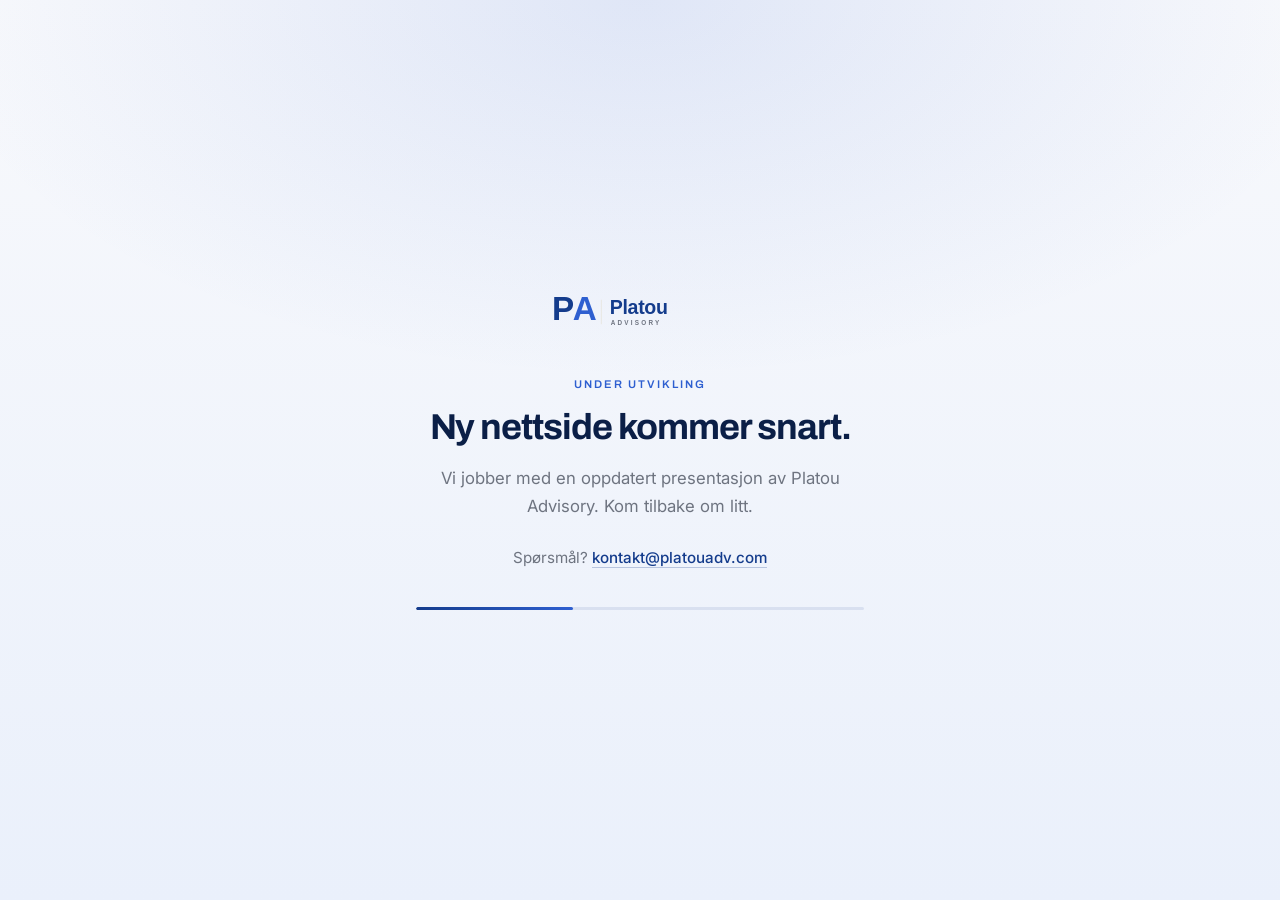
==== commit 0f0902f6: "Deaktiver full nettside – vis kun under utvikling. Fjerner undersider fra main og setter noindex på " ====
--- a/index.html
+++ b/index.html
@@ -11,202 +11,29 @@
   </script>
   <meta charset="UTF-8">
   <meta name="viewport" content="width=device-width, initial-scale=1.0">
-  <meta name="robots" content="index, follow">
-  <meta name="description" content="Platou Advisory er et rådgivningsselskap innen forretningsutvikling, analyser og prosessforbedringer. Vi hjelper virksomheter med strategi, vekst og bedre beslutninger.">
-  <meta name="keywords" content="forretningsutvikling, forretningsutvikler, rådgivning, analyser, prosessforbedringer, strategi, vekst, Oslo, Norge">
   <title>Platou Advisory – Forretningsutvikling og rådgivning</title>
+  <meta name="description" content="Platou Advisory er et rådgivningsselskap innen forretningsutvikling, analyser og prosessforbedringer.">
+  <meta name="robots" content="noindex, nofollow">
   <link rel="canonical" href="https://platouadv.com/">
-
-  <meta property="og:type" content="website">
-  <meta property="og:url" content="https://platouadv.com/">
-  <meta property="og:title" content="Platou Advisory – Forretningsutvikling og rådgivning">
-  <meta property="og:description" content="Rådgivning innen forretningsutvikling, analyser og prosessforbedringer.">
-  <meta property="og:locale" content="nb_NO">
-  <meta property="og:site_name" content="Platou Advisory">
-
-  <meta name="twitter:card" content="summary">
-  <meta name="twitter:title" content="Platou Advisory – Forretningsutvikling og rådgivning">
-  <meta name="twitter:description" content="Rådgivning innen forretningsutvikling, analyser og prosessforbedringer.">
 
   <link rel="preconnect" href="https://fonts.googleapis.com">
   <link rel="preconnect" href="https://fonts.gstatic.com" crossorigin>
-  <link href="https://fonts.googleapis.com/css2?family=Archivo:wght@400;500;600;700;800&family=Inter:wght@300;400;500;600;700&display=swap" rel="stylesheet">
+  <link href="https://fonts.googleapis.com/css2?family=Archivo:wght@600;700;800&family=Inter:wght@400;500&display=swap" rel="stylesheet">
   <link rel="icon" href="assets/brand/platou-favicon.svg" type="image/svg+xml">
-  <link rel="stylesheet" href="css/styles.css">
-
-  <script type="application/ld+json">
-  {
-    "@context": "https://schema.org",
-    "@type": "ProfessionalService",
-    "name": "Platou Advisory",
-    "alternateName": "Platou Advisory AS",
-    "url": "https://platouadv.com",
-    "description": "Rådgivning innen forretningsutvikling, analyser og prosessforbedringer for virksomheter i Norge.",
-    "areaServed": {
-      "@type": "Country",
-      "name": "Norge"
-    },
-    "knowsAbout": [
-      "Forretningsutvikling",
-      "Forretningsutvikler",
-      "Strategisk rådgivning",
-      "Analyser",
-      "Prosessforbedringer",
-      "Digitalisering",
-      "Vekststrategi"
-    ],
-    "serviceType": [
-      "Forretningsutvikling",
-      "Analyser",
-      "Prosessforbedringer"
-    ],
-    "email": "kontakt@platouadv.com",
-    "contactPoint": {
-      "@type": "ContactPoint",
-      "email": "kontakt@platouadv.com",
-      "contactType": "customer service",
-      "availableLanguage": ["Norwegian", "English"]
-    }
-  }
-  </script>
+  <link rel="stylesheet" href="css/construction.css">
 </head>
 <body>
-  <header class="site-header site-header--transparent">
-    <div class="container header-inner">
-      <a href="index.html" class="logo" aria-label="Platou Advisory">
-        <img src="assets/brand/platou-logo-horizontal.svg" alt="Platou Advisory" class="logo--dark" width="152" height="38">
-        <img src="assets/brand/platou-logo-horizontal-reverse.svg" alt="" class="logo--light" width="152" height="38">
-      </a>
-      <button class="nav-toggle" aria-label="Meny" aria-expanded="false">
-        <span></span><span></span><span></span>
-      </button>
-      <nav class="nav" aria-label="Hovedmeny">
-        <a href="om-oss.html" class="nav-link">Om oss</a>
-        <a href="tjenester.html" class="nav-link">Tjenester</a>
-        <a href="tilnaerming.html" class="nav-link">Tilnærming</a>
-        <a href="kontakt.html" class="nav-cta">Kontakt</a>
-      </nav>
+  <main class="construction">
+    <div class="construction__inner">
+      <img src="assets/brand/platou-logo-horizontal.svg" alt="Platou Advisory – forretningsutvikling og rådgivning" class="construction__logo" width="200" height="50">
+      <p class="construction__eyebrow">Under utvikling</p>
+      <h1>Ny nettside kommer snart.</h1>
+      <p class="construction__lead">Vi jobber med en oppdatert presentasjon av Platou Advisory. Kom tilbake om litt.</p>
+      <p class="construction__contact">
+        Spørsmål? <a href="mailto:kontakt@platouadv.com">kontakt@platouadv.com</a>
+      </p>
+      <div class="construction__bar" aria-hidden="true"><span></span></div>
     </div>
-  </header>
-
-  <main>
-    <section class="hero">
-      <div class="hero__bg">
-        <img src="assets/images/hero.jpg" alt="Norsk fjellandskap i tåke" width="1920" height="1144">
-        <div class="hero__overlay"></div>
-      </div>
-      <div class="container hero__content">
-        <p class="eyebrow eyebrow--light">Platou Advisory</p>
-        <h1>Forretningsutvikling som skaper varig verdi.</h1>
-        <p class="lead">Vi hjelper virksomheter å forstå muligheter, utvikle strategier og ta bedre beslutninger – støttet av analyser og prosessforbedringer som gir målbar effekt.</p>
-        <div class="hero__actions">
-          <a href="tjenester.html" class="btn btn--primary">Se våre tjenester</a>
-          <a href="kontakt.html" class="btn btn--ghost">Ta kontakt</a>
-        </div>
-      </div>
-    </section>
-
-    <section class="section section--white">
-      <div class="container">
-        <div class="section-header reveal">
-          <p class="eyebrow">Hvordan vi skaper verdi</p>
-          <h2>Innsikt, strategi og gjennomføring</h2>
-          <p>Vi kombinerer analytisk presisjon med praktisk erfaring – for resultater som varer.</p>
-        </div>
-        <div class="value-grid">
-          <article class="value-card value-card--side reveal reveal-delay-1">
-            <div class="value-card__icon-wrap">
-              <svg class="value-card__icon" viewBox="0 0 48 48" fill="none" stroke="currentColor" stroke-width="2" aria-hidden="true">
-                <rect x="8" y="28" width="6" height="12" rx="1"/>
-                <rect x="18" y="20" width="6" height="20" rx="1"/>
-                <rect x="28" y="12" width="6" height="28" rx="1"/>
-                <rect x="38" y="24" width="6" height="16" rx="1"/>
-              </svg>
-            </div>
-            <h3>Analyser</h3>
-            <p>Datadrevne analyser som gir innsikt i marked, kunder og interne prosesser – grunnlaget for gode beslutninger.</p>
-          </article>
-          <article class="value-card value-card--featured reveal">
-            <div class="value-card__icon-wrap">
-              <svg class="value-card__icon" viewBox="0 0 48 48" fill="none" stroke="currentColor" stroke-width="2" aria-hidden="true">
-                <path d="M8 36 L20 24 L28 30 L40 14"/>
-                <path d="M32 14 H40 V22"/>
-              </svg>
-            </div>
-            <h3>Forretningsutvikling</h3>
-            <p>Vi identifiserer vekstmuligheter, utvikler strategier og prioriterer tiltak som gir målbar effekt. Dette er kjernen i det vi gjør.</p>
-            <a href="tjenester.html" class="text-link text-link--light" style="margin-top: 1.25rem; justify-content: center;">
-              Les mer
-              <svg viewBox="0 0 24 24" fill="none" stroke="currentColor" stroke-width="2" aria-hidden="true"><path d="M5 12h14M13 6l6 6-6 6"/></svg>
-            </a>
-          </article>
-          <article class="value-card value-card--side reveal reveal-delay-2">
-            <div class="value-card__icon-wrap">
-              <svg class="value-card__icon" viewBox="0 0 48 48" fill="none" stroke="currentColor" stroke-width="2" aria-hidden="true">
-                <circle cx="24" cy="24" r="8"/>
-                <path d="M24 4 V10 M24 38 V44 M4 24 H10 M38 24 H44"/>
-                <path d="M9.9 9.9 L14.1 14.1 M33.9 33.9 L38.1 38.1 M9.9 38.1 L14.1 33.9 M33.9 14.1 L38.1 9.9"/>
-              </svg>
-            </div>
-            <h3>Prosessforbedringer</h3>
-            <p>Vi kartlegger flaskehalser, digitaliserer rutiner og hjelper organisasjonen å jobbe mer effektivt.</p>
-          </article>
-        </div>
-      </div>
-    </section>
-
-    <section class="split">
-      <div class="split__image reveal">
-        <img src="assets/images/meeting-room.jpg" alt="Moderne møterom" width="1200" height="801" loading="lazy">
-      </div>
-      <div class="split__content reveal reveal-delay-1">
-        <p class="eyebrow">Forretningsutvikling i praksis</p>
-        <h2>Vi hjelper deg å se muligheter – og få dem gjennomført.</h2>
-        <p>Forretningsutvikling handler om mer enn strategidokumenter. Vi jobber tett med ledelsen for å forstå marked, kunder og interne forutsetninger – og utvikler konkrete tiltak som gir målbar effekt.</p>
-        <p>Analyser og prosessforbedringer er verktøyene vi bruker underveis, for å sikre at beslutningene er gode og at forbedringene faktisk slår ut.</p>
-        <a href="tilnaerming.html" class="text-link">
-          Les mer om vår tilnærming
-          <svg viewBox="0 0 24 24" fill="none" stroke="currentColor" stroke-width="2" aria-hidden="true"><path d="M5 12h14M13 6l6 6-6 6"/></svg>
-        </a>
-      </div>
-    </section>
-
-    <section class="cta-band">
-      <div class="container cta-band__inner reveal">
-        <div>
-          <h2>Klar for en uforpliktende samtale?</h2>
-          <p>Vi tar gjerne en prat om hvordan vi kan bidra til vekst og forbedring hos dere.</p>
-        </div>
-        <a href="kontakt.html" class="btn btn--primary">Ta kontakt</a>
-      </div>
-    </section>
   </main>
-
-  <footer class="site-footer">
-    <div class="container">
-      <div class="footer-top">
-        <div class="footer-brand">
-          <a href="index.html" class="logo" aria-label="Platou Advisory">
-            <img src="assets/brand/platou-logo-horizontal-reverse.svg" alt="Platou Advisory" width="152" height="38">
-          </a>
-          <p class="footer-tagline">Rådgivning innen forretningsutvikling, analyser og prosessforbedringer.</p>
-        </div>
-        <div class="footer-col">
-          <h4>Sider</h4>
-          <ul>
-            <li><a href="om-oss.html">Om oss</a></li>
-            <li><a href="tjenester.html">Tjenester</a></li>
-            <li><a href="tilnaerming.html">Tilnærming</a></li>
-            <li><a href="kontakt.html">Kontakt</a></li>
-          </ul>
-        </div>
-      </div>
-      <div class="footer-bottom">
-        <p class="footer-copy">&copy; 2026 Platou Advisory AS</p>
-      </div>
-    </div>
-  </footer>
-
-  <script src="js/main.js"></script>
 </body>
 </html>
--- a/css/construction.css
+++ b/css/construction.css
@@ -0,0 +1,123 @@
+:root {
+  --navy: #143c8c;
+  --navy-deep: #0b1f47;
+  --accent: #2e5fd0;
+  --pale: #eaf0fb;
+  --text-muted: #6e7480;
+}
+
+*,
+*::before,
+*::after {
+  box-sizing: border-box;
+  margin: 0;
+  padding: 0;
+}
+
+body {
+  font-family: "Inter", system-ui, sans-serif;
+  -webkit-font-smoothing: antialiased;
+  background: var(--pale);
+  color: var(--navy-deep);
+  min-height: 100vh;
+  min-height: 100svh;
+}
+
+.construction {
+  min-height: 100vh;
+  min-height: 100svh;
+  display: flex;
+  align-items: center;
+  justify-content: center;
+  padding: 2rem;
+  background:
+    radial-gradient(ellipse 80% 60% at 50% 0%, rgba(46, 95, 208, 0.12) 0%, transparent 70%),
+    linear-gradient(180deg, #f8f9fc 0%, var(--pale) 100%);
+}
+
+.construction__inner {
+  text-align: center;
+  max-width: 28rem;
+}
+
+.construction__logo {
+  height: 44px;
+  width: auto;
+  margin: 0 auto 2.5rem;
+}
+
+.construction__eyebrow {
+  font-family: "Archivo", sans-serif;
+  font-size: 0.7rem;
+  font-weight: 600;
+  letter-spacing: 0.18em;
+  text-transform: uppercase;
+  color: var(--accent);
+  margin-bottom: 1rem;
+}
+
+h1 {
+  font-family: "Archivo", sans-serif;
+  font-size: clamp(1.75rem, 5vw, 2.25rem);
+  font-weight: 700;
+  letter-spacing: -0.03em;
+  line-height: 1.2;
+  color: var(--navy-deep);
+  margin-bottom: 1rem;
+}
+
+.construction__lead {
+  font-size: 1.05rem;
+  line-height: 1.65;
+  color: var(--text-muted);
+}
+
+.construction__contact {
+  margin-top: 1.75rem;
+  font-size: 0.95rem;
+  color: var(--text-muted);
+}
+
+.construction__contact a {
+  color: var(--navy);
+  font-weight: 500;
+  text-decoration: none;
+  border-bottom: 1px solid rgba(20, 60, 140, 0.25);
+  transition: color 0.2s ease, border-color 0.2s ease;
+}
+
+.construction__contact a:hover {
+  color: var(--accent);
+  border-color: var(--accent);
+}
+
+.construction__bar {
+  margin-top: 2.5rem;
+  height: 3px;
+  background: rgba(20, 60, 140, 0.1);
+  border-radius: 2px;
+  overflow: hidden;
+}
+
+.construction__bar span {
+  display: block;
+  height: 100%;
+  width: 35%;
+  background: linear-gradient(90deg, var(--navy), var(--accent));
+  border-radius: 2px;
+  animation: progress 2.5s ease-in-out infinite;
+}
+
+@keyframes progress {
+  0% { transform: translateX(-100%); width: 35%; }
+  50% { width: 55%; }
+  100% { transform: translateX(320%); width: 35%; }
+}
+
+@media (prefers-reduced-motion: reduce) {
+  .construction__bar span {
+    animation: none;
+    width: 40%;
+    transform: none;
+  }
+}
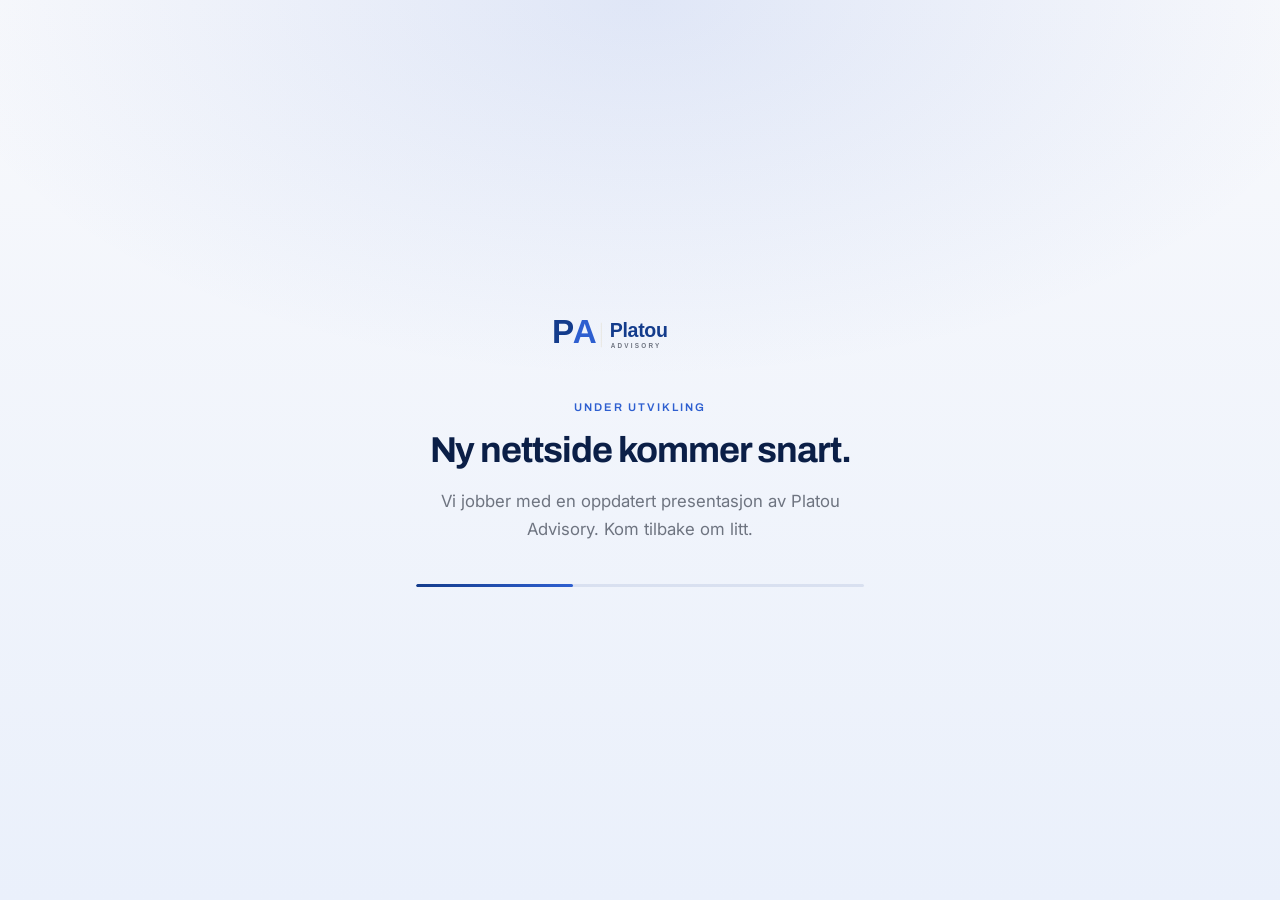
==== commit e9a1ae27: "Fjern e-postadresse fra under utvikling-forsiden. Co-authored-by: Cursor <cursoragent@cursor.com>" ====
--- a/index.html
+++ b/index.html
@@ -29,9 +29,6 @@
       <p class="construction__eyebrow">Under utvikling</p>
       <h1>Ny nettside kommer snart.</h1>
       <p class="construction__lead">Vi jobber med en oppdatert presentasjon av Platou Advisory. Kom tilbake om litt.</p>
-      <p class="construction__contact">
-        Spørsmål? <a href="mailto:kontakt@platouadv.com">kontakt@platouadv.com</a>
-      </p>
       <div class="construction__bar" aria-hidden="true"><span></span></div>
     </div>
   </main>
--- a/css/construction.css
+++ b/css/construction.css
@@ -72,25 +72,6 @@
   color: var(--text-muted);
 }
 
-.construction__contact {
-  margin-top: 1.75rem;
-  font-size: 0.95rem;
-  color: var(--text-muted);
-}
-
-.construction__contact a {
-  color: var(--navy);
-  font-weight: 500;
-  text-decoration: none;
-  border-bottom: 1px solid rgba(20, 60, 140, 0.25);
-  transition: color 0.2s ease, border-color 0.2s ease;
-}
-
-.construction__contact a:hover {
-  color: var(--accent);
-  border-color: var(--accent);
-}
-
 .construction__bar {
   margin-top: 2.5rem;
   height: 3px;
